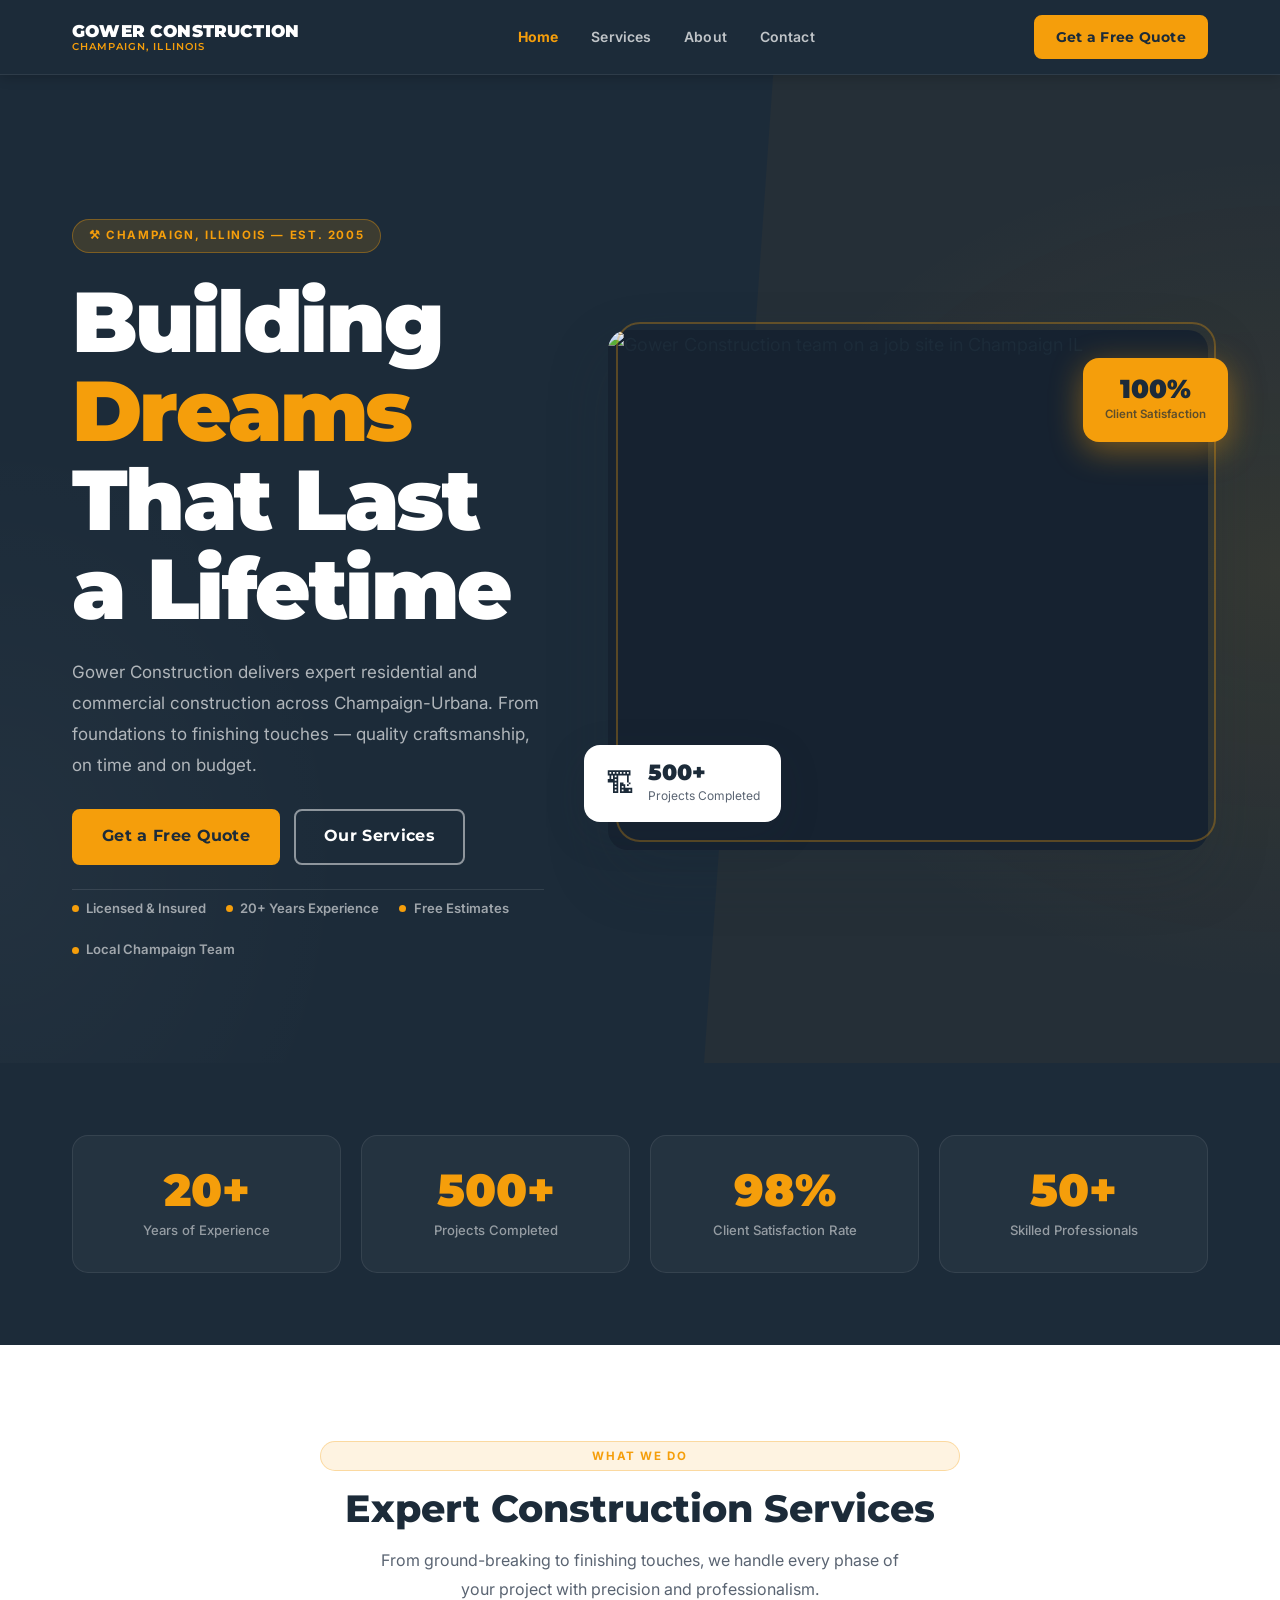
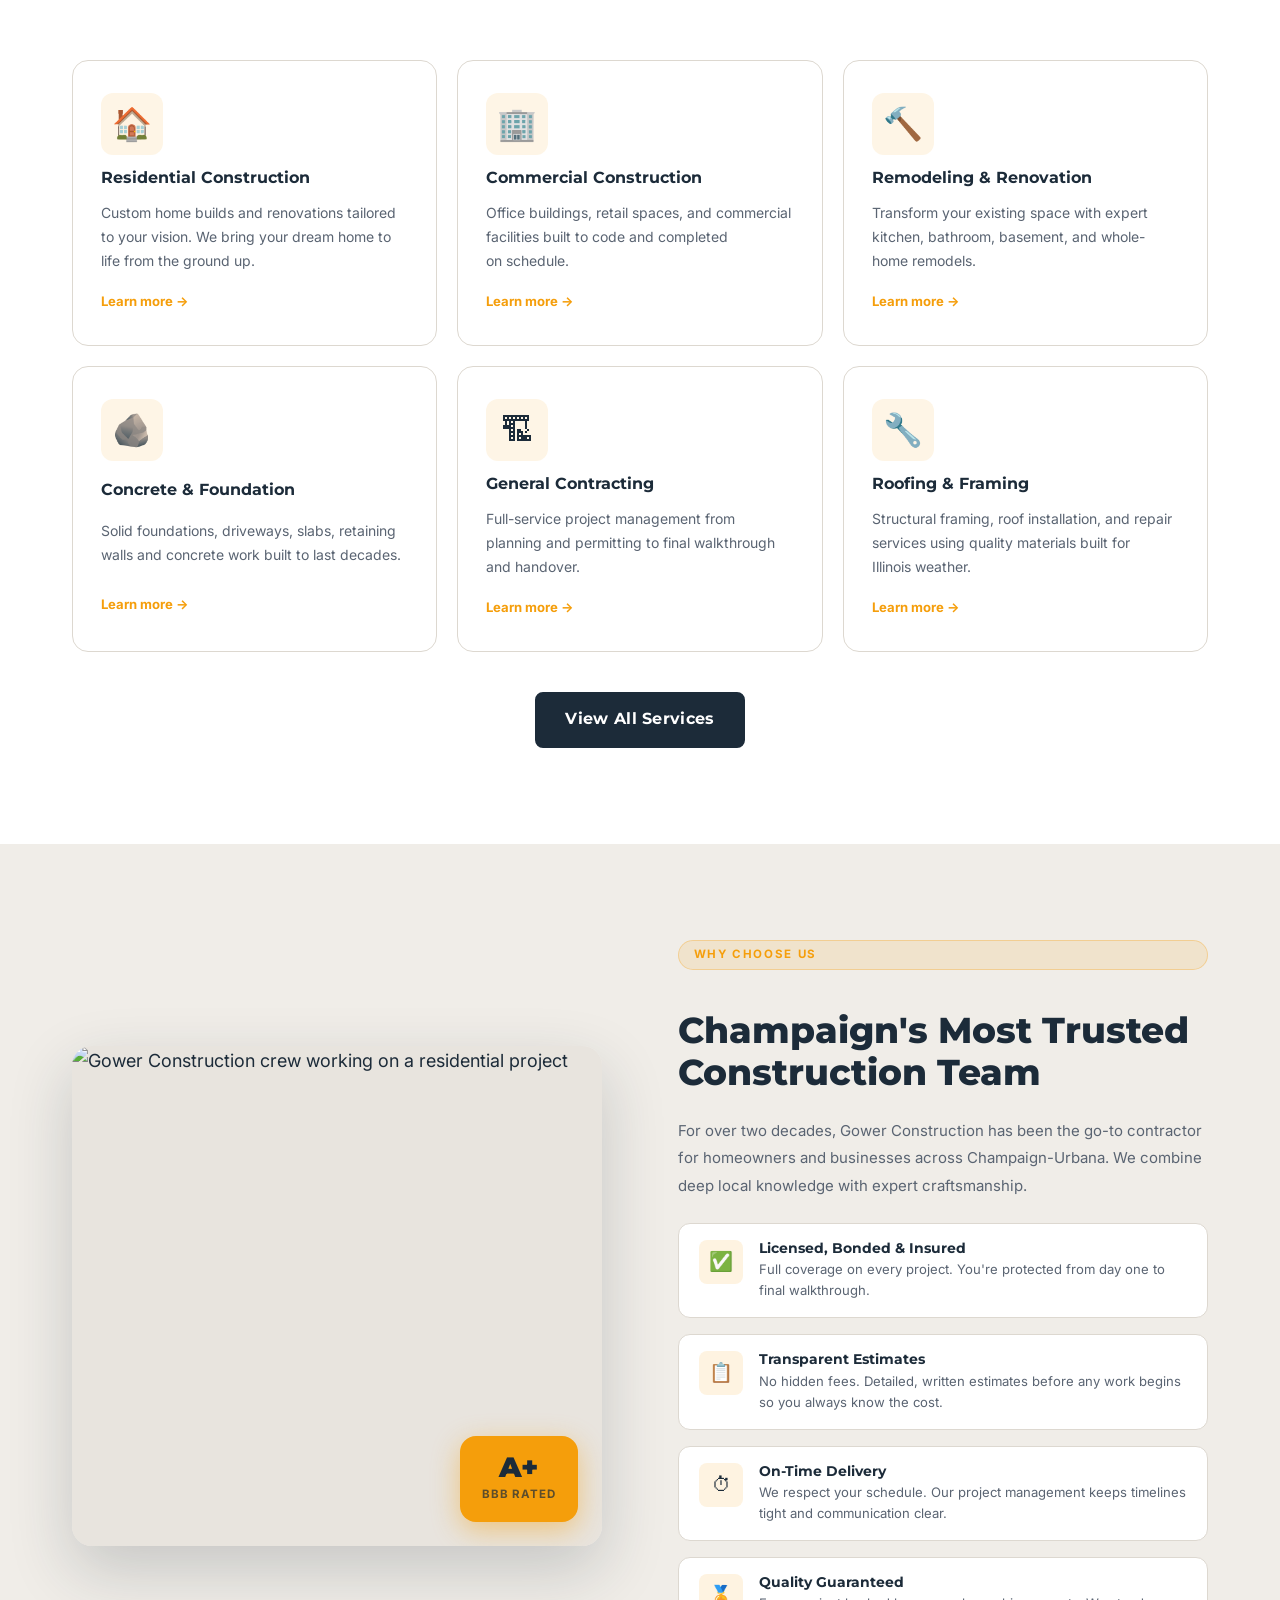
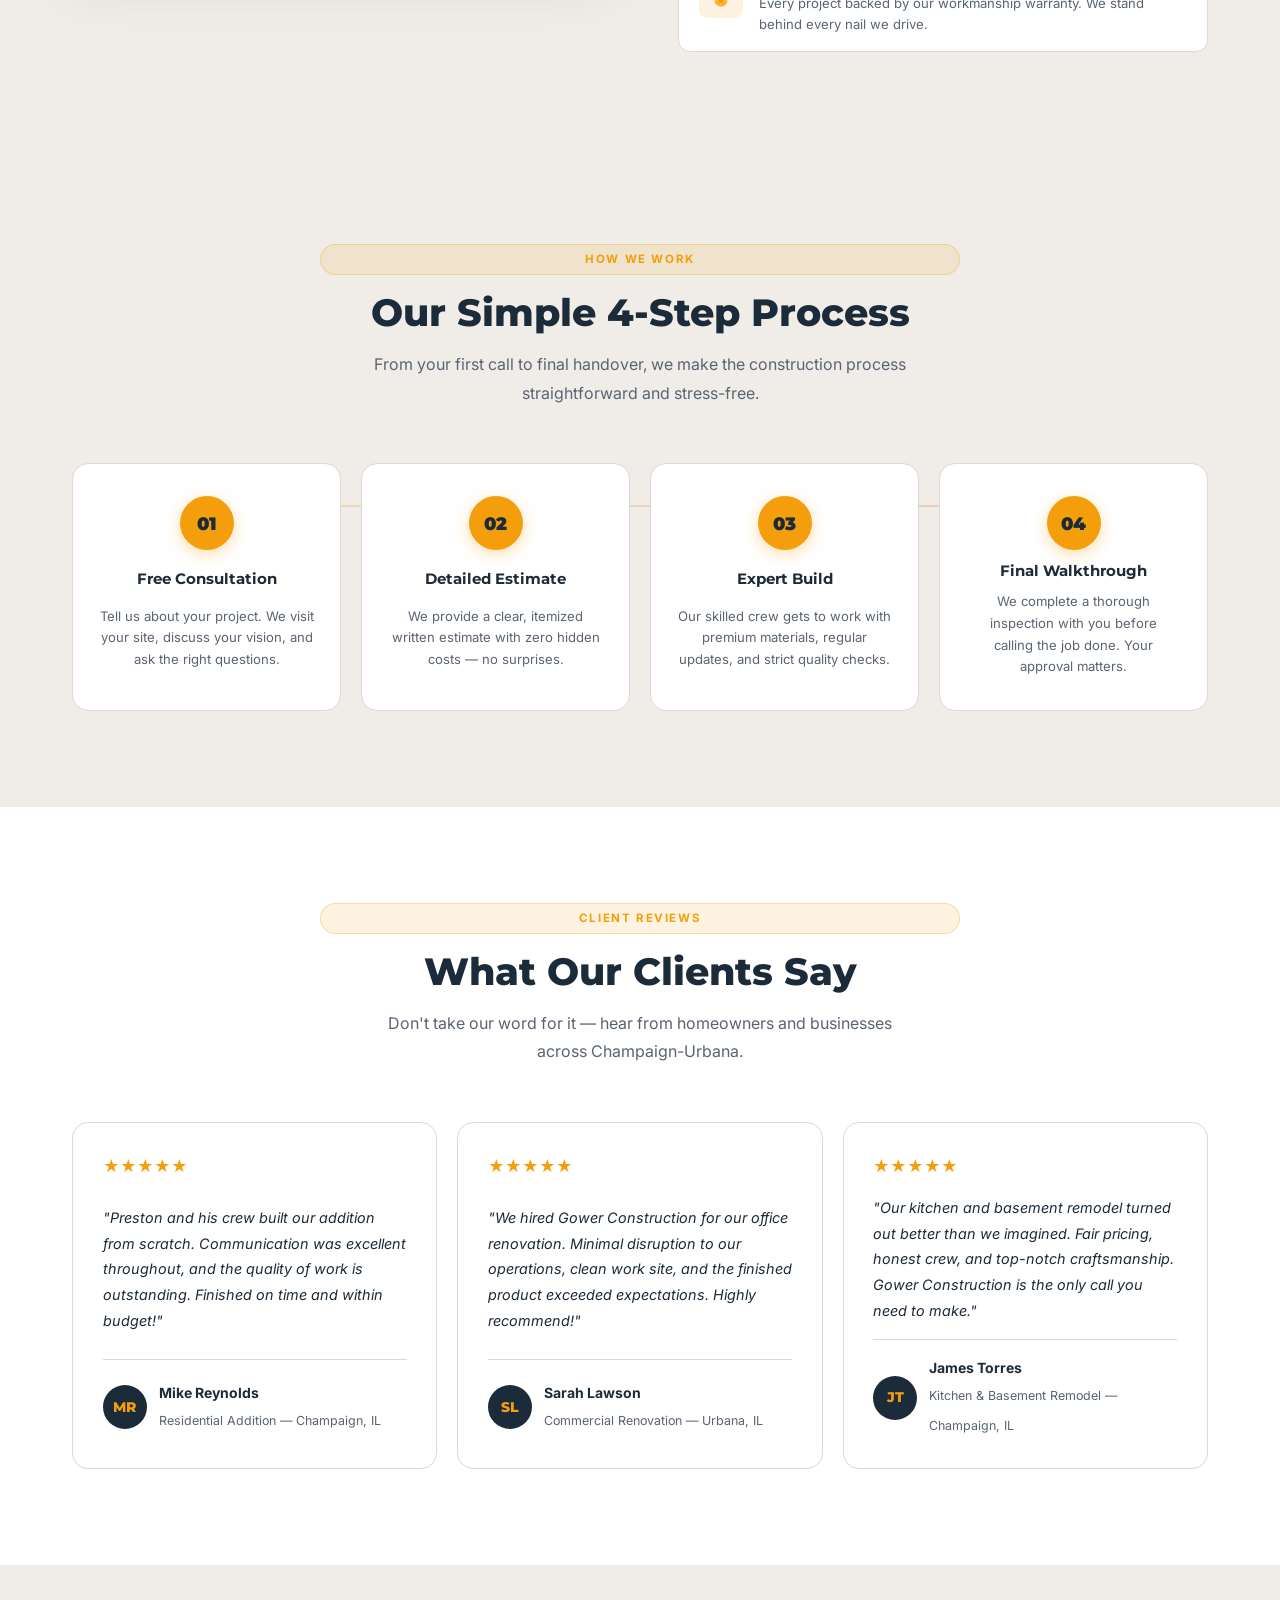
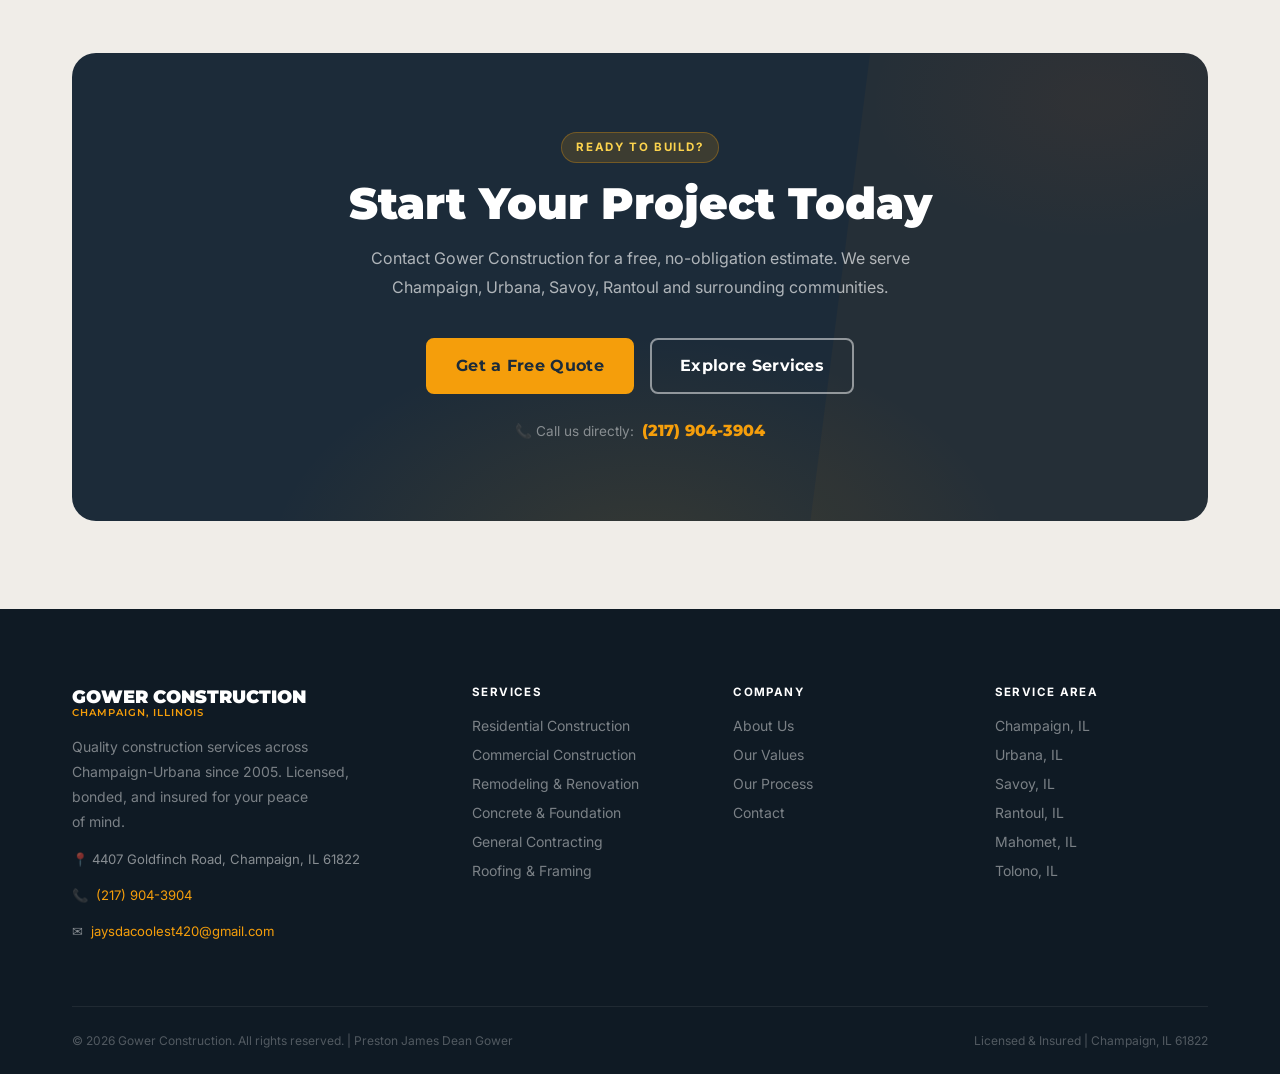
==== index.html @ 2dadc387 "first commit" ====
<!doctype html>
<html lang="en">
  <head>
    <meta charset="UTF-8" />
    <meta name="viewport" content="width=device-width, initial-scale=1.0" />
    <title>Gower Construction | Champaign, IL</title>
    <meta
      name="description"
      content="Gower Construction — trusted general contractor in Champaign, IL. Residential & commercial construction, remodeling, concrete, roofing and more. Call (217) 904-3904."
    />
    <meta
      name="keywords"
      content="construction company Champaign IL, general contractor Champaign, home remodeling Illinois, commercial construction Champaign"
    />
    <link rel="canonical" href="https://gowerconstruction.com/" />
    <link rel="stylesheet" href="css/style.css" />
    <meta property="og:title" content="Gower Construction | Champaign, IL" />
    <meta
      property="og:description"
      content="Trusted general contractor in Champaign, IL. Quality builds, on time, every time."
    />
    <meta property="og:type" content="website" />
  </head>
  <body>
    <!-- ── HEADER ─────────────────────────────────────────── -->
    <header class="header" role="banner">
      <div class="container">
        <nav class="navbar" aria-label="Main navigation">
          <a
            href="index.html"
            class="logo"
            aria-label="Gower Construction home"
          >
            <div class="logo-text">
              GOWER CONSTRUCTION
              <span>Champaign, Illinois</span>
            </div>
          </a>

          <ul class="nav-links" id="nav-links" role="list">
            <li><a href="index.html" class="active">Home</a></li>
            <li><a href="services.html">Services</a></li>
            <li><a href="about.html">About</a></li>
            <li><a href="contact.html">Contact</a></li>
          </ul>

          <a href="contact.html" class="btn btn-accent nav-cta"
            >Get a Free Quote</a
          >

          <button
            class="hamburger"
            id="hamburger"
            aria-label="Open menu"
            aria-expanded="false"
            aria-controls="nav-links"
          >
            <span></span><span></span><span></span>
          </button>
        </nav>
      </div>
    </header>

    <main id="main-content">
      <!-- ── HERO ───────────────────────────────────────────── -->
      <section class="hero" aria-label="Hero">
        <div class="container">
          <div class="hero-content">
            <span class="hero-eyebrow">⚒ Champaign, Illinois — Est. 2005</span>

            <h1>Building <em>Dreams</em><br />That Last a Lifetime</h1>

            <p class="hero-desc">
              Gower Construction delivers expert residential and commercial
              construction across Champaign-Urbana. From foundations to
              finishing touches — quality craftsmanship, on time and on budget.
            </p>

            <div class="hero-btns">
              <a href="contact.html" class="btn btn-accent">Get a Free Quote</a>
              <a href="services.html" class="btn btn-outline-light"
                >Our Services</a
              >
            </div>

            <div class="hero-trust">
              <div class="hero-trust-item">
                <span class="dot"></span> Licensed & Insured
              </div>
              <div class="hero-trust-item">
                <span class="dot"></span> 20+ Years Experience
              </div>
              <div class="hero-trust-item">
                <span class="dot"></span> Free Estimates
              </div>
              <div class="hero-trust-item">
                <span class="dot"></span> Local Champaign Team
              </div>
            </div>
          </div>

          <div class="hero-img-wrap" aria-hidden="true">
            <img
              src="images/hero-bg.jpg"
              alt="Gower Construction team on a job site in Champaign IL"
              class="hero-img-main"
              width="600"
              height="520"
              loading="eager"
              onerror="
                this.style.background = '#162230';
                this.removeAttribute('src');
              "
            />
            <div class="hero-float-card">
              <div class="hero-float-icon">🏗</div>
              <div class="hero-float-text">
                <strong>500+</strong>
                <span>Projects Completed</span>
              </div>
            </div>
            <div class="hero-float-card-2">
              <strong>100%</strong>
              <span>Client Satisfaction</span>
            </div>
          </div>
        </div>
      </section>

      <!-- ── STATS ───────────────────────────────────────────── -->
      <section class="stats-section" aria-label="Company stats">
        <div class="container">
          <div class="stats-grid">
            <div class="stat-card">
              <h3>20+</h3>
              <p>Years of Experience</p>
            </div>
            <div class="stat-card">
              <h3>500+</h3>
              <p>Projects Completed</p>
            </div>
            <div class="stat-card">
              <h3>98%</h3>
              <p>Client Satisfaction Rate</p>
            </div>
            <div class="stat-card">
              <h3>50+</h3>
              <p>Skilled Professionals</p>
            </div>
          </div>
        </div>
      </section>

      <!-- ── SERVICES OVERVIEW ────────────────────────────────── -->
      <section
        class="services-section section"
        aria-labelledby="services-heading"
      >
        <div class="container">
          <div class="section-header">
            <span class="section-label">What We Do</span>
            <h2 id="services-heading">Expert Construction Services</h2>
            <p>
              From ground-breaking to finishing touches, we handle every phase
              of your project with precision and professionalism.
            </p>
          </div>

          <div class="services-grid">
            <article class="service-card">
              <div class="service-card-icon" aria-hidden="true">🏠</div>
              <h3>Residential Construction</h3>
              <p>
                Custom home builds and renovations tailored to your vision. We
                bring your dream home to life from the ground up.
              </p>
              <a href="services.html#residential" class="service-card-link"
                >Learn more →</a
              >
            </article>

            <article class="service-card">
              <div class="service-card-icon" aria-hidden="true">🏢</div>
              <h3>Commercial Construction</h3>
              <p>
                Office buildings, retail spaces, and commercial facilities built
                to code and completed on schedule.
              </p>
              <a href="services.html#commercial" class="service-card-link"
                >Learn more →</a
              >
            </article>

            <article class="service-card">
              <div class="service-card-icon" aria-hidden="true">🔨</div>
              <h3>Remodeling & Renovation</h3>
              <p>
                Transform your existing space with expert kitchen, bathroom,
                basement, and whole-home remodels.
              </p>
              <a href="services.html#remodeling" class="service-card-link"
                >Learn more →</a
              >
            </article>

            <article class="service-card">
              <div class="service-card-icon" aria-hidden="true">🪨</div>
              <h3>Concrete & Foundation</h3>
              <p>
                Solid foundations, driveways, slabs, retaining walls and
                concrete work built to last decades.
              </p>
              <a href="services.html#concrete" class="service-card-link"
                >Learn more →</a
              >
            </article>

            <article class="service-card">
              <div class="service-card-icon" aria-hidden="true">🏗</div>
              <h3>General Contracting</h3>
              <p>
                Full-service project management from planning and permitting to
                final walkthrough and handover.
              </p>
              <a href="services.html#contracting" class="service-card-link"
                >Learn more →</a
              >
            </article>

            <article class="service-card">
              <div class="service-card-icon" aria-hidden="true">🔧</div>
              <h3>Roofing & Framing</h3>
              <p>
                Structural framing, roof installation, and repair services using
                quality materials built for Illinois weather.
              </p>
              <a href="services.html#roofing" class="service-card-link"
                >Learn more →</a
              >
            </article>
          </div>

          <div style="text-align: center; margin-top: 2.5rem">
            <a href="services.html" class="btn btn-primary"
              >View All Services</a
            >
          </div>
        </div>
      </section>

      <!-- ── WHY US ───────────────────────────────────────────── -->
      <section class="why-section" aria-labelledby="why-heading">
        <div class="container">
          <div class="why-grid">
            <div class="why-img-wrap">
              <img
                src="images/about.jpg"
                alt="Gower Construction crew working on a residential project"
                class="why-img"
                width="580"
                height="500"
                loading="lazy"
                onerror="
                  this.style.background = '#e8e4de';
                  this.removeAttribute('src');
                "
              />
              <div class="why-badge">
                <strong>A+</strong>
                <span>BBB Rated</span>
              </div>
            </div>

            <div class="why-content">
              <span class="section-label">Why Choose Us</span>
              <h2 id="why-heading">
                Champaign's Most Trusted Construction Team
              </h2>
              <p>
                For over two decades, Gower Construction has been the go-to
                contractor for homeowners and businesses across
                Champaign-Urbana. We combine deep local knowledge with expert
                craftsmanship.
              </p>

              <div class="why-features">
                <div class="why-feature">
                  <div class="why-feature-icon" aria-hidden="true">✅</div>
                  <div class="why-feature-text">
                    <h4>Licensed, Bonded & Insured</h4>
                    <p>
                      Full coverage on every project. You're protected from day
                      one to final walkthrough.
                    </p>
                  </div>
                </div>
                <div class="why-feature">
                  <div class="why-feature-icon" aria-hidden="true">📋</div>
                  <div class="why-feature-text">
                    <h4>Transparent Estimates</h4>
                    <p>
                      No hidden fees. Detailed, written estimates before any
                      work begins so you always know the cost.
                    </p>
                  </div>
                </div>
                <div class="why-feature">
                  <div class="why-feature-icon" aria-hidden="true">⏱</div>
                  <div class="why-feature-text">
                    <h4>On-Time Delivery</h4>
                    <p>
                      We respect your schedule. Our project management keeps
                      timelines tight and communication clear.
                    </p>
                  </div>
                </div>
                <div class="why-feature">
                  <div class="why-feature-icon" aria-hidden="true">🏅</div>
                  <div class="why-feature-text">
                    <h4>Quality Guaranteed</h4>
                    <p>
                      Every project backed by our workmanship warranty. We stand
                      behind every nail we drive.
                    </p>
                  </div>
                </div>
              </div>
            </div>
          </div>
        </div>
      </section>

      <!-- ── PROCESS ─────────────────────────────────────────── -->
      <section
        class="process-section section"
        aria-labelledby="process-heading"
      >
        <div class="container">
          <div class="section-header">
            <span class="section-label">How We Work</span>
            <h2 id="process-heading">Our Simple 4-Step Process</h2>
            <p>
              From your first call to final handover, we make the construction
              process straightforward and stress-free.
            </p>
          </div>

          <div class="process-grid">
            <div class="process-card">
              <div class="process-num">01</div>
              <h3>Free Consultation</h3>
              <p>
                Tell us about your project. We visit your site, discuss your
                vision, and ask the right questions.
              </p>
            </div>
            <div class="process-card">
              <div class="process-num">02</div>
              <h3>Detailed Estimate</h3>
              <p>
                We provide a clear, itemized written estimate with zero hidden
                costs — no surprises.
              </p>
            </div>
            <div class="process-card">
              <div class="process-num">03</div>
              <h3>Expert Build</h3>
              <p>
                Our skilled crew gets to work with premium materials, regular
                updates, and strict quality checks.
              </p>
            </div>
            <div class="process-card">
              <div class="process-num">04</div>
              <h3>Final Walkthrough</h3>
              <p>
                We complete a thorough inspection with you before calling the
                job done. Your approval matters.
              </p>
            </div>
          </div>
        </div>
      </section>

      <!-- ── TESTIMONIALS ────────────────────────────────────── -->
      <section
        class="testimonials-section section"
        aria-labelledby="testimonials-heading"
      >
        <div class="container">
          <div class="section-header">
            <span class="section-label">Client Reviews</span>
            <h2 id="testimonials-heading">What Our Clients Say</h2>
            <p>
              Don't take our word for it — hear from homeowners and businesses
              across Champaign-Urbana.
            </p>
          </div>

          <div class="testimonials-grid">
            <article class="testimonial-card">
              <div class="stars" aria-label="5 out of 5 stars">★★★★★</div>
              <blockquote>
                "Preston and his crew built our addition from scratch.
                Communication was excellent throughout, and the quality of work
                is outstanding. Finished on time and within budget!"
              </blockquote>
              <div class="testimonial-author">
                <div class="author-avatar" aria-hidden="true">MR</div>
                <div class="author-info">
                  <strong>Mike Reynolds</strong>
                  <span>Residential Addition — Champaign, IL</span>
                </div>
              </div>
            </article>

            <article class="testimonial-card">
              <div class="stars" aria-label="5 out of 5 stars">★★★★★</div>
              <blockquote>
                "We hired Gower Construction for our office renovation. Minimal
                disruption to our operations, clean work site, and the finished
                product exceeded expectations. Highly recommend!"
              </blockquote>
              <div class="testimonial-author">
                <div class="author-avatar" aria-hidden="true">SL</div>
                <div class="author-info">
                  <strong>Sarah Lawson</strong>
                  <span>Commercial Renovation — Urbana, IL</span>
                </div>
              </div>
            </article>

            <article class="testimonial-card">
              <div class="stars" aria-label="5 out of 5 stars">★★★★★</div>
              <blockquote>
                "Our kitchen and basement remodel turned out better than we
                imagined. Fair pricing, honest crew, and top-notch
                craftsmanship. Gower Construction is the only call you need to
                make."
              </blockquote>
              <div class="testimonial-author">
                <div class="author-avatar" aria-hidden="true">JT</div>
                <div class="author-info">
                  <strong>James Torres</strong>
                  <span>Kitchen & Basement Remodel — Champaign, IL</span>
                </div>
              </div>
            </article>
          </div>
        </div>
      </section>

      <!-- ── CTA ─────────────────────────────────────────────── -->
      <section class="cta-section" aria-label="Call to action">
        <div class="container">
          <div class="cta-box">
            <span class="section-label-light">Ready to Build?</span>
            <h2>Start Your Project Today</h2>
            <p>
              Contact Gower Construction for a free, no-obligation estimate. We
              serve Champaign, Urbana, Savoy, Rantoul and surrounding
              communities.
            </p>
            <div class="cta-btns">
              <a href="contact.html" class="btn btn-accent">Get a Free Quote</a>
              <a href="services.html" class="btn btn-outline-light"
                >Explore Services</a
              >
            </div>
            <div class="cta-phone-row">
              📞 Call us directly: <a href="tel:+12179043904">(217) 904-3904</a>
            </div>
          </div>
        </div>
      </section>
    </main>

    <!-- ── FOOTER ──────────────────────────────────────────── -->
    <footer class="footer" role="contentinfo">
      <div class="container">
        <div class="footer-grid">
          <div class="footer-brand">
            <div class="footer-logo">
              <div class="footer-logo-text">
                GOWER CONSTRUCTION
                <span>Champaign, Illinois</span>
              </div>
            </div>
            <p>
              Quality construction services across Champaign-Urbana since 2005.
              Licensed, bonded, and insured for your peace of mind.
            </p>
            <div class="footer-contact-item">
              📍 4407 Goldfinch Road, Champaign, IL 61822
            </div>
            <div class="footer-contact-item">
              📞 <a href="tel:+12179043904">(217) 904-3904</a>
            </div>
            <div class="footer-contact-item">
              ✉
              <a href="mailto:jaysdacoolest420@gmail.com"
                >jaysdacoolest420@gmail.com</a
              >
            </div>
          </div>

          <div class="footer-col">
            <h4>Services</h4>
            <ul role="list">
              <li>
                <a href="services.html#residential">Residential Construction</a>
              </li>
              <li>
                <a href="services.html#commercial">Commercial Construction</a>
              </li>
              <li>
                <a href="services.html#remodeling">Remodeling & Renovation</a>
              </li>
              <li>
                <a href="services.html#concrete">Concrete & Foundation</a>
              </li>
              <li>
                <a href="services.html#contracting">General Contracting</a>
              </li>
              <li><a href="services.html#roofing">Roofing & Framing</a></li>
            </ul>
          </div>

          <div class="footer-col">
            <h4>Company</h4>
            <ul role="list">
              <li><a href="about.html">About Us</a></li>
              <li><a href="about.html#values">Our Values</a></li>
              <li><a href="about.html#process">Our Process</a></li>
              <li><a href="contact.html">Contact</a></li>
            </ul>
          </div>

          <div class="footer-col">
            <h4>Service Area</h4>
            <ul role="list">
              <li>Champaign, IL</li>
              <li>Urbana, IL</li>
              <li>Savoy, IL</li>
              <li>Rantoul, IL</li>
              <li>Mahomet, IL</li>
              <li>Tolono, IL</li>
            </ul>
          </div>
        </div>

        <div class="footer-bottom">
          <p>
            © 2026 Gower Construction. All rights reserved. | Preston James Dean
            Gower
          </p>
          <p>Licensed & Insured | Champaign, IL 61822</p>
        </div>
      </div>
    </footer>

    <script src="js/main.js" defer></script>
  </body>
</html>
---- css/style.css ----
/* ============================================================
   GOWER CONSTRUCTION — style.css
   Fonts: Montserrat (display) + Inter (body)
   Palette: Charcoal primary + Amber accent + Orange CTA
   ============================================================ */

/* ── GOOGLE FONTS ─────────────────────────────────────────── */
@import url('https://fonts.googleapis.com/css2?family=Montserrat:wght@400;500;600;700;800;900&family=Inter:wght@300;400;500;600;700&display=swap');

/* ── DESIGN TOKENS ────────────────────────────────────────── */
:root {
  --font-display: 'Montserrat', 'Helvetica Neue', sans-serif;
  --font-body:    'Inter', 'Helvetica Neue', sans-serif;

  --color-primary:         #1c2b39;
  --color-primary-hover:   #162230;
  --color-primary-deeper:  #0f1a24;
  --color-accent:          #f59e0b;
  --color-accent-hover:    #d97706;
  --color-accent-light:    #fcd34d;
  --color-cta:             #e05c1a;
  --color-cta-hover:       #c44d12;

  --color-bg:           #f8f7f4;
  --color-surface:      #f0ede8;
  --color-surface-dark: #e8e4de;
  --color-border:       #ddd8d0;

  --color-text:       #1c2b39;
  --color-text-muted: #5a6472;
  --color-text-faint: #9aa4ae;

  --radius-sm:   0.375rem;
  --radius-md:   0.5rem;
  --radius-lg:   0.75rem;
  --radius-xl:   1rem;
  --radius-2xl:  1.25rem;
  --radius-full: 9999px;

  --space-1:  0.25rem;  --space-2:  0.5rem;
  --space-3:  0.75rem;  --space-4:  1rem;
  --space-5:  1.25rem;  --space-6:  1.5rem;
  --space-8:  2rem;     --space-10: 2.5rem;
  --space-12: 3rem;     --space-16: 4rem;
  --space-20: 5rem;     --space-24: 6rem;

  --text-xs:   clamp(0.75rem,  0.7rem  + 0.25vw, 0.875rem);
  --text-sm:   clamp(0.875rem, 0.8rem  + 0.35vw, 1rem);
  --text-base: clamp(1rem,     0.95rem + 0.25vw, 1.125rem);
  --text-lg:   clamp(1.125rem, 1rem    + 0.75vw, 1.5rem);
  --text-xl:   clamp(1.5rem,   1.2rem  + 1.25vw, 2.25rem);
  --text-2xl:  clamp(2rem,     1.2rem  + 2.5vw,  3.5rem);
  --text-3xl:  clamp(2.5rem,   1rem    + 4vw,    5rem);
  --text-hero: clamp(2.75rem,  0.5rem  + 6vw,    5.5rem);

  --shadow-sm: 0 1px 3px rgba(28,43,57,0.08);
  --shadow-md: 0 4px 16px rgba(28,43,57,0.12);
  --shadow-lg: 0 12px 40px rgba(28,43,57,0.16);
  --shadow-xl: 0 24px 64px rgba(28,43,57,0.2);

  --content-narrow:  640px;
  --content-default: 960px;
  --content-wide:    1200px;

  --transition: 200ms cubic-bezier(0.16, 1, 0.3, 1);
}

/* ── BASE RESET ───────────────────────────────────────────── */
*, *::before, *::after { box-sizing: border-box; margin: 0; padding: 0; }

html {
  -webkit-font-smoothing: antialiased;
  -moz-osx-font-smoothing: grayscale;
  text-rendering: optimizeLegibility;
  scroll-behavior: smooth;
  scroll-padding-top: var(--space-20);
  -webkit-text-size-adjust: none;
  text-size-adjust: none;
}

body {
  min-height: 100dvh;
  font-family: var(--font-body);
  font-size: var(--text-base);
  color: var(--color-text);
  background-color: #fff;
  line-height: 1.65;
}

img, picture, video, canvas, svg { display: block; max-width: 100%; height: auto; }
input, button, textarea, select { font: inherit; color: inherit; }
h1, h2, h3, h4, h5, h6 { text-wrap: balance; line-height: 1.12; }
p, li, figcaption { text-wrap: pretty; max-width: 72ch; }
ul { list-style: none; }
a  { text-decoration: none; color: inherit; }
table { border-collapse: collapse; width: 100%; }
button { cursor: pointer; background: none; border: none; }

::selection { background: rgba(245,158,11,0.25); color: var(--color-text); }
:focus-visible { outline: 2px solid var(--color-accent); outline-offset: 3px; border-radius: var(--radius-sm); }

@media (prefers-reduced-motion: reduce) {
  *, *::before, *::after {
    animation-duration: 0.01ms !important;
    animation-iteration-count: 1 !important;
    transition-duration: 0.01ms !important;
    scroll-behavior: auto !important;
  }
}

a, button, [role="button"], input, textarea, select {
  transition: color var(--transition), background var(--transition),
              border-color var(--transition), box-shadow var(--transition), opacity var(--transition);
}

.sr-only {
  position: absolute; width: 1px; height: 1px; padding: 0; margin: -1px;
  overflow: hidden; clip: rect(0,0,0,0); white-space: nowrap; border-width: 0;
}

/* ── LAYOUT ───────────────────────────────────────────────── */
.container { max-width: var(--content-wide); margin-inline: auto; padding-inline: clamp(1rem, 4vw, 2rem); }
.container-narrow { max-width: var(--content-narrow); margin-inline: auto; padding-inline: clamp(1rem, 4vw, 2rem); }
.section     { padding: clamp(3rem, 7vw, 5.5rem) 0; }
.alt-section { background: var(--color-surface); padding: clamp(3rem, 7vw, 5.5rem) 0; }
.dark-section { background: var(--color-primary); padding: clamp(3rem, 7vw, 5.5rem) 0; }

/* ── BUTTONS ──────────────────────────────────────────────── */
.btn {
  display: inline-flex; align-items: center; gap: 0.5rem;
  padding: 0.8rem 1.75rem; border-radius: var(--radius-md);
  font-family: var(--font-display); font-size: var(--text-sm);
  font-weight: 700; letter-spacing: 0.02em; cursor: pointer;
  white-space: nowrap; border: 2px solid transparent;
  transition: background var(--transition), color var(--transition),
              border-color var(--transition), box-shadow var(--transition), transform var(--transition);
}
.btn:active { transform: translateY(1px); }

.btn-primary { background: var(--color-primary); color: #fff; border-color: var(--color-primary); }
.btn-primary:hover { background: var(--color-primary-hover); border-color: var(--color-primary-hover); box-shadow: 0 4px 18px rgba(28,43,57,0.3); }

.btn-accent { background: var(--color-accent); color: var(--color-primary); border-color: var(--color-accent); }
.btn-accent:hover { background: var(--color-accent-hover); border-color: var(--color-accent-hover); box-shadow: 0 4px 18px rgba(245,158,11,0.4); }

.btn-cta { background: var(--color-cta); color: #fff; border-color: var(--color-cta); }
.btn-cta:hover { background: var(--color-cta-hover); border-color: var(--color-cta-hover); box-shadow: 0 4px 18px rgba(224,92,26,0.38); }

.btn-outline { background: transparent; color: var(--color-primary); border-color: var(--color-primary); }
.btn-outline:hover { background: var(--color-primary); color: #fff; }

.btn-outline-light { background: transparent; color: #fff; border-color: rgba(255,255,255,0.5); }
.btn-outline-light:hover { background: rgba(255,255,255,0.12); border-color: #fff; }

.btn-outline-accent { background: transparent; color: var(--color-accent); border-color: var(--color-accent); }
.btn-outline-accent:hover { background: var(--color-accent); color: var(--color-primary); }

/* ── SECTION LABELS ───────────────────────────────────────── */
.section-label {
  display: inline-block; font-size: 0.72rem; font-weight: 700;
  letter-spacing: 0.14em; text-transform: uppercase;
  color: var(--color-accent); background: rgba(245,158,11,0.12);
  border: 1px solid rgba(245,158,11,0.3);
  padding: 0.3rem 0.9rem; border-radius: var(--radius-full); margin-bottom: 1rem;
}
.section-label-light {
  display: inline-block; font-size: 0.72rem; font-weight: 700;
  letter-spacing: 0.14em; text-transform: uppercase;
  color: var(--color-accent-light); background: rgba(245,158,11,0.15);
  border: 1px solid rgba(245,158,11,0.3);
  padding: 0.3rem 0.9rem; border-radius: var(--radius-full); margin-bottom: 1rem;
}

/* ── SECTION HEADER ───────────────────────────────────────── */
.section-header { text-align: center; max-width: 640px; margin-inline: auto; margin-bottom: clamp(2rem, 5vw, 3.5rem); }
.section-header .section-label, .section-header .section-label-light { display: block; }
.section-header h2 { font-family: var(--font-display); font-size: clamp(1.6rem, 3.5vw, 2.4rem); color: var(--color-primary); margin-bottom: 1rem; font-weight: 800; }
.section-header h2.light { color: #fff; }
.section-header p { font-size: 1rem; color: var(--color-text-muted); max-width: 54ch; margin-inline: auto; line-height: 1.8; }
.section-header p.light { color: rgba(255,255,255,0.65); }

/* ── HEADER / NAVBAR ──────────────────────────────────────── */
.header { position: sticky; top: 0; z-index: 100; background: var(--color-primary); border-bottom: 1px solid rgba(255,255,255,0.08); box-shadow: 0 2px 12px rgba(0,0,0,0.2); }
.navbar { display: flex; align-items: center; justify-content: space-between; gap: var(--space-4); height: 74px; }

.logo { display: flex; align-items: center; gap: 0.7rem; text-decoration: none; flex-shrink: 0; }
.logo img { height: 42px; width: auto; object-fit: contain; display: block; }
.logo-text { font-family: var(--font-display); font-size: 1.05rem; font-weight: 900; color: #fff; white-space: nowrap; letter-spacing: 0.01em; line-height: 1.2; }
.logo-text span { display: block; font-size: 0.65rem; font-weight: 600; color: var(--color-accent); letter-spacing: 0.1em; text-transform: uppercase; }

.nav-links { display: flex; align-items: center; gap: 0.15rem; list-style: none; }
.nav-links a { display: block; padding: 0.5rem 0.95rem; font-size: 0.875rem; font-weight: 600; color: rgba(255,255,255,0.72); border-radius: var(--radius-sm); transition: color var(--transition), background var(--transition); white-space: nowrap; letter-spacing: 0.01em; }
.nav-links a:hover { color: #fff; background: rgba(255,255,255,0.08); }
.nav-links a.active { color: var(--color-accent); font-weight: 700; }
.nav-cta { padding: 0.55rem 1.25rem; font-size: 0.85rem; flex-shrink: 0; border-radius: var(--radius-md); }

.hamburger { display: none; flex-direction: column; justify-content: center; align-items: center; gap: 5px; width: 42px; height: 42px; border-radius: var(--radius-md); background: none; border: none; cursor: pointer; padding: 0; flex-shrink: 0; }
.hamburger:hover { background: rgba(255,255,255,0.1); }
.hamburger span { display: block; width: 22px; height: 2px; background: #fff; border-radius: 2px; transition: transform 0.28s ease, opacity 0.28s ease; }
.hamburger.open span:nth-child(1) { transform: translateY(7px) rotate(45deg); }
.hamburger.open span:nth-child(2) { opacity: 0; transform: scaleX(0); }
.hamburger.open span:nth-child(3) { transform: translateY(-7px) rotate(-45deg); }

/* ── HOME HERO ────────────────────────────────────────────── */
.hero { background: var(--color-primary); padding: clamp(4.5rem, 12vw, 9rem) 0 clamp(3rem, 8vw, 7rem); position: relative; overflow: hidden; min-height: 600px; }
.hero::before { content: ''; position: absolute; inset: 0; background: radial-gradient(ellipse 70% 70% at 100% 50%, rgba(245,158,11,0.08) 0%, transparent 60%), radial-gradient(ellipse 50% 80% at 0% 80%, rgba(255,255,255,0.03) 0%, transparent 55%); pointer-events: none; }
.hero::after { content: ''; position: absolute; top: 0; right: 0; width: 45%; height: 100%; background: rgba(245,158,11,0.04); clip-path: polygon(12% 0%, 100% 0%, 100% 100%, 0% 100%); pointer-events: none; }
.hero .container { position: relative; z-index: 1; display: grid; grid-template-columns: 1fr 1fr; gap: clamp(2rem, 5vw, 5rem); align-items: center; }
.hero-content { display: grid; gap: 1.5rem; }

.hero-eyebrow { display: inline-flex; align-items: center; gap: 0.5rem; font-size: 0.72rem; font-weight: 700; letter-spacing: 0.14em; text-transform: uppercase; color: var(--color-accent); background: rgba(245,158,11,0.15); border: 1px solid rgba(245,158,11,0.35); padding: 0.4rem 1rem; border-radius: var(--radius-full); width: fit-content; }
.hero h1 { font-family: var(--font-display); font-size: var(--text-hero); color: #fff; font-weight: 900; line-height: 1.05; letter-spacing: -0.03em; }
.hero h1 em { font-style: normal; color: var(--color-accent); }
.hero-desc { font-size: 1.0625rem; color: rgba(255,255,255,0.65); line-height: 1.82; max-width: 48ch; }
.hero-btns { display: flex; flex-wrap: wrap; gap: 0.875rem; align-items: center; margin-top: 0.25rem; }
.hero-trust { display: flex; flex-wrap: wrap; gap: 1.25rem; align-items: center; padding-top: 0.5rem; border-top: 1px solid rgba(255,255,255,0.1); }
.hero-trust-item { display: flex; align-items: center; gap: 0.45rem; font-size: 0.82rem; font-weight: 600; color: rgba(255,255,255,0.58); }
.hero-trust-item .dot { width: 7px; height: 7px; border-radius: 50%; background: var(--color-accent); flex-shrink: 0; }

.hero-img-wrap { position: relative; }
.hero-img-main { width: 100%; height: 520px; object-fit: cover; border-radius: var(--radius-2xl); display: block; box-shadow: var(--shadow-xl); }
.hero-img-wrap::before { content: ''; position: absolute; inset: -8px -8px 8px 8px; border: 2px solid var(--color-accent); border-radius: calc(var(--radius-2xl) + 4px); opacity: 0.3; pointer-events: none; }

.hero-float-card { position: absolute; bottom: 1.75rem; left: -1.5rem; background: #fff; border-radius: var(--radius-xl); padding: 1rem 1.35rem; box-shadow: var(--shadow-lg); display: flex; align-items: center; gap: 0.875rem; min-width: 175px; }
.hero-float-icon { font-size: 1.75rem; line-height: 1; flex-shrink: 0; }
.hero-float-text strong { display: block; font-family: var(--font-display); font-size: 1.4rem; font-weight: 900; color: var(--color-primary); line-height: 1; }
.hero-float-text span { font-size: 0.75rem; color: var(--color-text-muted); margin-top: 3px; display: block; }

.hero-float-card-2 { position: absolute; top: 1.75rem; right: -1.25rem; background: var(--color-accent); border-radius: var(--radius-xl); padding: 1.1rem 1.35rem; box-shadow: 0 8px 32px rgba(245,158,11,0.45); text-align: center; min-width: 145px; }
.hero-float-card-2 strong { display: block; font-family: var(--font-display); font-size: 1.6rem; font-weight: 900; color: var(--color-primary); line-height: 1; }
.hero-float-card-2 span { font-size: 0.72rem; color: rgba(28,43,57,0.7); margin-top: 4px; display: block; font-weight: 600; }

/* ── STATS SECTION ────────────────────────────────────────── */
.stats-section { background: var(--color-primary); padding: clamp(2.5rem, 6vw, 4.5rem) 0; }
.stats-grid { display: grid; grid-template-columns: repeat(4, 1fr); gap: 1.25rem; }
.stat-card { text-align: center; padding: 2rem 1.25rem; border: 1px solid rgba(255,255,255,0.08); border-radius: var(--radius-xl); background: rgba(255,255,255,0.04); transition: background var(--transition); position: relative; }
.stat-card::after { content: ''; position: absolute; bottom: 0; left: 50%; transform: translateX(-50%); width: 40px; height: 3px; background: var(--color-accent); border-radius: var(--radius-full); opacity: 0; transition: opacity var(--transition); }
.stat-card:hover { background: rgba(255,255,255,0.07); }
.stat-card:hover::after { opacity: 1; }
.stat-card h3 { font-family: var(--font-display); font-size: clamp(1.85rem, 3.5vw, 2.85rem); font-weight: 900; color: var(--color-accent); margin-bottom: 0.4rem; line-height: 1; }
.stat-card p { font-size: 0.82rem; color: rgba(255,255,255,0.52); line-height: 1.55; max-width: none; font-weight: 500; }

/* ── SERVICES SECTION ─────────────────────────────────────── */
.services-section { padding: clamp(3.5rem, 8vw, 6rem) 0; }
.services-grid { display: grid; grid-template-columns: repeat(3, 1fr); gap: 1.25rem; }
.service-card { background: #fff; border: 1px solid var(--color-border); border-radius: var(--radius-xl); padding: 2rem 1.75rem; display: grid; gap: 0.875rem; transition: box-shadow var(--transition), transform var(--transition), border-color var(--transition); position: relative; overflow: hidden; }
.service-card::before { content: ''; position: absolute; top: 0; left: 0; right: 0; height: 3px; background: var(--color-accent); transform: scaleX(0); transform-origin: left; transition: transform 0.35s ease; }
.service-card:hover { box-shadow: var(--shadow-lg); transform: translateY(-5px); }
.service-card:hover::before { transform: scaleX(1); }
.service-card-icon { font-size: 2rem; line-height: 1; width: 62px; height: 62px; border-radius: var(--radius-lg); background: rgba(245,158,11,0.1); display: grid; place-items: center; }
.service-card h3 { font-family: var(--font-display); font-size: 1.0rem; font-weight: 700; color: var(--color-primary); }
.service-card p { font-size: 0.875rem; color: var(--color-text-muted); line-height: 1.72; }
.service-card-link { font-size: 0.82rem; font-weight: 700; color: var(--color-accent); display: inline-flex; align-items: center; gap: 0.35rem; margin-top: 0.25rem; transition: gap var(--transition); }
.service-card:hover .service-card-link { gap: 0.6rem; }

/* ── WHY US SECTION ───────────────────────────────────────── */
.why-section { padding: clamp(3.5rem, 8vw, 6rem) 0; background: var(--color-surface); }
.why-grid { display: grid; grid-template-columns: 1fr 1fr; gap: clamp(2.5rem, 6vw, 5rem); align-items: center; }
.why-img-wrap { border-radius: var(--radius-2xl); overflow: hidden; box-shadow: var(--shadow-xl); position: relative; }
.why-img { width: 100%; height: 500px; object-fit: cover; display: block; transition: transform 0.55s ease; }
.why-img-wrap:hover .why-img { transform: scale(1.03); }
.why-badge { position: absolute; bottom: 1.5rem; right: 1.5rem; background: var(--color-accent); border-radius: var(--radius-xl); padding: 1.1rem 1.35rem; text-align: center; box-shadow: 0 8px 28px rgba(245,158,11,0.45); }
.why-badge strong { display: block; font-family: var(--font-display); font-size: 1.75rem; font-weight: 900; color: var(--color-primary); line-height: 1; }
.why-badge span { font-size: 0.72rem; font-weight: 700; color: rgba(28,43,57,0.7); text-transform: uppercase; letter-spacing: 0.08em; margin-top: 4px; display: block; }
.why-content { display: grid; gap: 1.5rem; }
.why-content h2 { font-family: var(--font-display); font-size: clamp(1.5rem, 3vw, 2.25rem); color: var(--color-primary); line-height: 1.15; font-weight: 800; }
.why-content > p { font-size: 0.9375rem; color: var(--color-text-muted); line-height: 1.82; }
.why-features { display: grid; gap: 1rem; }
.why-feature { display: flex; align-items: flex-start; gap: 1rem; padding: 1rem 1.25rem; background: #fff; border: 1px solid var(--color-border); border-radius: var(--radius-lg); transition: box-shadow var(--transition), transform var(--transition); }
.why-feature:hover { box-shadow: var(--shadow-md); transform: translateX(4px); }
.why-feature-icon { width: 44px; height: 44px; border-radius: var(--radius-md); background: rgba(245,158,11,0.12); display: grid; place-items: center; font-size: 1.2rem; flex-shrink: 0; }
.why-feature-text h4 { font-family: var(--font-display); font-size: 0.9rem; font-weight: 700; color: var(--color-primary); margin-bottom: 0.2rem; }
.why-feature-text p { font-size: 0.82rem; color: var(--color-text-muted); line-height: 1.6; max-width: none; }

/* ── PROJECTS / PORTFOLIO ─────────────────────────────────── */
.projects-section { padding: clamp(3.5rem, 8vw, 6rem) 0; }
.projects-grid { display: grid; grid-template-columns: repeat(3, 1fr); gap: 1.25rem; }
.project-card { border-radius: var(--radius-xl); overflow: hidden; background: var(--color-primary); box-shadow: var(--shadow-md); transition: box-shadow var(--transition), transform var(--transition); }
.project-card:hover { box-shadow: var(--shadow-xl); transform: translateY(-5px); }
.project-img-wrap { height: 240px; overflow: hidden; position: relative; }
.project-img { width: 100%; height: 100%; object-fit: cover; display: block; transition: transform 0.55s ease; }
.project-card:hover .project-img { transform: scale(1.07); }
.project-tag { position: absolute; top: 0.875rem; left: 0.875rem; font-size: 0.7rem; font-weight: 700; color: var(--color-primary); background: var(--color-accent); padding: 0.28rem 0.75rem; border-radius: var(--radius-full); text-transform: uppercase; letter-spacing: 0.08em; }
.project-body { padding: 1.35rem 1.5rem; display: grid; gap: 0.4rem; }
.project-body h3 { font-family: var(--font-display); font-size: 0.975rem; font-weight: 700; color: #fff; }
.project-body p { font-size: 0.82rem; color: rgba(255,255,255,0.52); line-height: 1.55; }
.project-meta { display: flex; gap: 1rem; margin-top: 0.35rem; }
.project-meta span { font-size: 0.75rem; color: var(--color-accent); font-weight: 600; display: flex; align-items: center; gap: 0.3rem; }

/* ── PROCESS SECTION ──────────────────────────────────────── */
.process-section { padding: clamp(3.5rem, 8vw, 6rem) 0; background: var(--color-surface); }
.process-grid { display: grid; grid-template-columns: repeat(4, 1fr); gap: 1.25rem; position: relative; }
.process-grid::before { content: ''; position: absolute; top: 2.6rem; left: 12%; right: 12%; height: 2px; background: linear-gradient(90deg, var(--color-accent), var(--color-cta)); opacity: 0.25; }
.process-card { background: #fff; border: 1px solid var(--color-border); border-radius: var(--radius-xl); padding: 2rem 1.5rem; text-align: center; display: grid; gap: 0.75rem; justify-items: center; position: relative; z-index: 1; transition: box-shadow var(--transition), transform var(--transition); }
.process-card:hover { box-shadow: var(--shadow-md); transform: translateY(-3px); }
.process-num { width: 54px; height: 54px; border-radius: 50%; background: var(--color-accent); color: var(--color-primary); font-family: var(--font-display); font-size: 1.1rem; font-weight: 900; display: grid; place-items: center; box-shadow: 0 4px 16px rgba(245,158,11,0.35); }
.process-card h3 { font-family: var(--font-display); font-size: 0.95rem; font-weight: 700; color: var(--color-primary); }
.process-card p { font-size: 0.82rem; color: var(--color-text-muted); line-height: 1.65; max-width: none; }

/* ── TESTIMONIALS ─────────────────────────────────────────── */
.testimonials-section { padding: clamp(3.5rem, 8vw, 6rem) 0; }
.testimonials-grid { display: grid; grid-template-columns: repeat(3, 1fr); gap: 1.25rem; }
.testimonial-card { background: #fff; border: 1px solid var(--color-border); border-radius: var(--radius-xl); padding: 1.85rem; display: grid; gap: 1rem; transition: box-shadow var(--transition); }
.testimonial-card:hover { box-shadow: var(--shadow-md); }
.stars { display: flex; gap: 3px; font-size: 1rem; color: var(--color-accent); }
.testimonial-card blockquote { font-size: 0.9rem; color: var(--color-text); line-height: 1.78; font-style: italic; max-width: none; }
.testimonial-author { display: flex; align-items: center; gap: 0.75rem; border-top: 1px solid var(--color-border); padding-top: 1rem; }
.author-avatar { width: 44px; height: 44px; border-radius: 50%; background: var(--color-primary); color: var(--color-accent); font-family: var(--font-display); font-size: 0.9rem; font-weight: 800; display: grid; place-items: center; flex-shrink: 0; }
.author-info strong { display: block; font-size: 0.875rem; font-weight: 700; color: var(--color-text); }
.author-info span { font-size: 0.78rem; color: var(--color-text-muted); }

/* ── CTA BOX ──────────────────────────────────────────────── */
.cta-section { padding: clamp(3rem, 7vw, 5.5rem) 0; background: var(--color-surface); }
.cta-box { background: var(--color-primary); border-radius: 1.5rem; padding: clamp(2.5rem, 6vw, 5rem) clamp(1.5rem, 5vw, 4rem); text-align: center; position: relative; overflow: hidden; }
.cta-box::before { content: ''; position: absolute; inset: 0; background: radial-gradient(ellipse 60% 90% at 50% 110%, rgba(245,158,11,0.12) 0%, transparent 55%), radial-gradient(ellipse 40% 60% at 90% 10%, rgba(224,92,26,0.06) 0%, transparent 50%); pointer-events: none; }
.cta-box::after { content: ''; position: absolute; top: 0; right: 0; width: 35%; height: 100%; background: rgba(245,158,11,0.04); clip-path: polygon(15% 0%, 100% 0%, 100% 100%, 0% 100%); pointer-events: none; }
.cta-box > * { position: relative; z-index: 1; }
.cta-box h2 { font-family: var(--font-display); font-size: clamp(1.6rem, 3.5vw, 2.75rem); color: #fff; margin-bottom: 1rem; font-weight: 900; max-width: none; }
.cta-box p { font-size: 1rem; color: rgba(255,255,255,0.65); max-width: 54ch; margin-inline: auto; margin-bottom: 2.25rem; line-height: 1.8; }
.cta-btns { display: flex; flex-wrap: wrap; gap: 1rem; justify-content: center; }
.cta-phone-row { display: flex; align-items: center; justify-content: center; gap: 0.5rem; margin-top: 1.5rem; font-size: 0.85rem; color: rgba(255,255,255,0.45); }
.cta-phone-row a { font-family: var(--font-display); font-size: 1rem; font-weight: 800; color: var(--color-accent); transition: color var(--transition); }
.cta-phone-row a:hover { color: var(--color-accent-light); }

/* ── PAGE HERO (inner pages) ──────────────────────────────── */
.page-hero { background: var(--color-primary); padding: clamp(4rem, 10vw, 7rem) 0 clamp(3rem, 7vw, 5rem); position: relative; overflow: hidden; text-align: center; }
.page-hero::before { content: ''; position: absolute; inset: 0; background: radial-gradient(ellipse 60% 80% at 15% 60%, rgba(245,158,11,0.08) 0%, transparent 60%), radial-gradient(ellipse 50% 60% at 85% 15%, rgba(224,92,26,0.05) 0%, transparent 55%); pointer-events: none; }
.page-hero .container { position: relative; z-index: 1; }
.page-hero-eyebrow { display: inline-flex; align-items: center; gap: 0.5rem; font-size: 0.72rem; font-weight: 700; letter-spacing: 0.14em; text-transform: uppercase; color: var(--color-accent); background: rgba(245,158,11,0.15); border: 1px solid rgba(245,158,11,0.35); padding: 0.38rem 1rem; border-radius: var(--radius-full); margin-bottom: 1.25rem; }
.page-hero h1 { font-family: var(--font-display); font-size: clamp(2rem, 5vw, 3.5rem); color: #fff; font-weight: 900; line-height: 1.08; letter-spacing: -0.025em; margin-bottom: 1.25rem; }
.page-hero h1 em { font-style: normal; color: var(--color-accent); }
.page-hero-desc { font-size: 1rem; color: rgba(255,255,255,0.62); line-height: 1.82; max-width: 54ch; margin-inline: auto; margin-bottom: 2rem; }
.page-hero-btns { display: flex; flex-wrap: wrap; gap: 1rem; justify-content: center; }

/* ── SERVICE DETAIL (services.html) ──────────────────────── */
.service-detail { padding: clamp(3.5rem, 8vw, 6rem) 0; }
.service-detail:nth-child(even) { background: var(--color-surface); }
.service-detail-grid { display: grid; grid-template-columns: 1fr 1fr; gap: clamp(2.5rem, 6vw, 5rem); align-items: center; }
.service-detail:nth-child(even) .service-detail-grid { direction: rtl; }
.service-detail:nth-child(even) .service-detail-content, .service-detail:nth-child(even) .service-detail-img-wrap { direction: ltr; }
.service-detail-img-wrap { border-radius: var(--radius-2xl); overflow: hidden; box-shadow: var(--shadow-xl); position: relative; }
.service-detail-img { width: 100%; height: 440px; object-fit: cover; display: block; transition: transform 0.55s ease; }
.service-detail-img-wrap:hover .service-detail-img { transform: scale(1.03); }
.service-num-badge { position: absolute; top: 1.25rem; left: 1.25rem; background: var(--color-accent); color: var(--color-primary); font-family: var(--font-display); font-size: 1rem; font-weight: 900; width: 50px; height: 50px; border-radius: 50%; display: grid; place-items: center; box-shadow: 0 4px 16px rgba(245,158,11,0.4); }
.service-detail-content { display: grid; gap: 1.25rem; }
.service-detail-icon { font-size: 2.25rem; line-height: 1; width: 66px; height: 66px; border-radius: var(--radius-lg); background: rgba(245,158,11,0.1); display: grid; place-items: center; }
.service-detail-content h2 { font-family: var(--font-display); font-size: clamp(1.5rem, 3vw, 2.1rem); color: var(--color-primary); line-height: 1.15; font-weight: 800; }
.service-detail-content p { font-size: 0.9375rem; color: var(--color-text-muted); line-height: 1.82; }
.feature-list { display: grid; gap: 0.6rem; }
.feature-list li { font-size: 0.875rem; font-weight: 600; color: var(--color-text); display: flex; align-items: center; gap: 0.65rem; line-height: 1.5; }
.feature-list li .chk { width: 22px; height: 22px; border-radius: 50%; background: rgba(245,158,11,0.15); color: var(--color-accent); font-size: 0.68rem; font-weight: 900; display: grid; place-items: center; flex-shrink: 0; }

/* ── CONTACT PAGE ─────────────────────────────────────────── */
.contact-section { padding: clamp(3.5rem, 8vw, 6rem) 0; background: var(--color-surface); }
.contact-grid { display: grid; grid-template-columns: 1fr 1.55fr; gap: clamp(2rem, 5vw, 4rem); align-items: start; }
.contact-info { display: grid; gap: 1.35rem; }
.contact-info-header { display: grid; gap: 0.75rem; }
.contact-info-header h2 { font-family: var(--font-display); font-size: clamp(1.4rem, 3vw, 2rem); color: var(--color-primary); line-height: 1.18; font-weight: 800; }
.contact-info-header p { font-size: 0.9375rem; color: var(--color-text-muted); line-height: 1.78; }
.contact-detail-card { background: #fff; border: 1px solid var(--color-border); border-radius: var(--radius-xl); padding: 1.25rem 1.5rem; display: flex; align-items: flex-start; gap: 1rem; text-decoration: none; transition: box-shadow var(--transition), transform var(--transition); }
.contact-detail-card:hover { box-shadow: var(--shadow-md); transform: translateY(-2px); }
.contact-detail-icon { width: 48px; height: 48px; border-radius: var(--radius-lg); background: rgba(245,158,11,0.1); display: grid; place-items: center; font-size: 1.3rem; flex-shrink: 0; }
.contact-detail-text { display: grid; gap: 2px; }
.contact-detail-text strong { font-size: 0.72rem; font-weight: 700; color: var(--color-text-muted); text-transform: uppercase; letter-spacing: 0.08em; }
.contact-detail-text span, .contact-detail-text a { font-size: 0.95rem; font-weight: 600; color: var(--color-primary); text-decoration: none; transition: color var(--transition); line-height: 1.5; }
.contact-detail-text a:hover { color: var(--color-accent); }

.hours-card { background: var(--color-primary); border-radius: var(--radius-xl); padding: 1.6rem; display: grid; gap: 1rem; }
.hours-card h4 { font-family: var(--font-display); font-size: 0.9rem; font-weight: 700; color: #fff; display: flex; align-items: center; gap: 0.5rem; }
.hours-list { display: grid; gap: 0.5rem; }
.hours-row { display: flex; justify-content: space-between; align-items: center; font-size: 0.85rem; padding-bottom: 0.5rem; border-bottom: 1px solid rgba(255,255,255,0.07); }
.hours-row:last-child { border-bottom: none; padding-bottom: 0; }
.hours-row span:first-child { color: rgba(255,255,255,0.6); }
.hours-row span:last-child { font-weight: 700; color: var(--color-accent); }

.contact-form-wrap { background: #fff; border: 1px solid var(--color-border); border-radius: var(--radius-2xl); padding: clamp(2rem, 5vw, 3rem); box-shadow: var(--shadow-md); }
.form-header { margin-bottom: 2rem; }
.form-header h3 { font-family: var(--font-display); font-size: 1.35rem; font-weight: 800; color: var(--color-primary); margin-bottom: 0.4rem; }
.form-header p { font-size: 0.875rem; color: var(--color-text-muted); line-height: 1.6; }

/* ── FORM FIELDS ──────────────────────────────────────────── */
.form-grid { display: grid; grid-template-columns: 1fr 1fr; gap: 1.1rem; }
.form-group { display: grid; gap: 0.42rem; }
.form-group.full { grid-column: 1 / -1; }
.form-group label { font-size: 0.8rem; font-weight: 700; color: var(--color-text); letter-spacing: 0.02em; }
.form-group label span { color: var(--color-cta); margin-left: 2px; }
.form-group input, .form-group select, .form-group textarea { width: 100%; padding: 0.75rem 1rem; border: 1.5px solid var(--color-border); border-radius: var(--radius-md); font-family: var(--font-body); font-size: 0.9rem; color: var(--color-text); background: var(--color-bg); transition: border-color var(--transition), box-shadow var(--transition), background var(--transition); outline: none; -webkit-appearance: none; appearance: none; }
.form-group input:focus, .form-group select:focus, .form-group textarea:focus { border-color: var(--color-accent); box-shadow: 0 0 0 3px rgba(245,158,11,0.15); background: #fff; }
.form-group input::placeholder, .form-group textarea::placeholder { color: var(--color-text-faint); }
.form-group select { background-image: url("data:image/svg+xml,%3Csvg xmlns='http://www.w3.org/2000/svg' width='12' height='8' viewBox='0 0 12 8'%3E%3Cpath d='M1 1l5 5 5-5' stroke='%235a6472' stroke-width='1.5' fill='none' stroke-linecap='round'/%3E%3C/svg%3E"); background-repeat: no-repeat; background-position: right 1rem center; padding-right: 2.5rem; cursor: pointer; }
.form-group textarea { resize: vertical; min-height: 130px; line-height: 1.65; }
.form-submit { margin-top: 0.5rem; }
.form-submit .btn { width: 100%; justify-content: center; padding: 0.9rem 2rem; font-size: 1rem; }
.form-note { font-size: 0.78rem; color: var(--color-text-faint); text-align: center; margin-top: 0.75rem; line-height: 1.55; }
.form-success { display: none; text-align: center; padding: 2.5rem 1.5rem; }
.form-success-icon { font-size: 3rem; margin-bottom: 1rem; line-height: 1; }
.form-success h4 { font-family: var(--font-display); font-size: 1.25rem; font-weight: 800; color: var(--color-primary); margin-bottom: 0.5rem; }
.form-success p { font-size: 0.9rem; color: var(--color-text-muted); line-height: 1.65; }

/* ── MAP SECTION ──────────────────────────────────────────── */
.map-section { padding: clamp(3rem, 6vw, 5rem) 0; }
.map-wrap { border-radius: var(--radius-2xl); overflow: hidden; box-shadow: var(--shadow-md); border: 1px solid var(--color-border); }
.map-wrap iframe { width: 100%; height: 420px; display: block; border: none; }
.map-info-strip { display: grid; grid-template-columns: repeat(3, 1fr); gap: 1.25rem; margin-top: 1.5rem; }
.map-info-card { background: var(--color-surface); border: 1px solid var(--color-border); border-radius: var(--radius-xl); padding: 1.25rem 1.5rem; display: flex; align-items: center; gap: 0.875rem; }
.map-info-icon { font-size: 1.5rem; line-height: 1; flex-shrink: 0; }
.map-info-text strong { display: block; font-size: 0.8rem; font-weight: 700; color: var(--color-primary); margin-bottom: 2px; }
.map-info-text span, .map-info-text a { font-size: 0.85rem; color: var(--color-text-muted); text-decoration: none; transition: color var(--transition); }
.map-info-text a:hover { color: var(--color-accent); }

/* ── ABOUT PAGE ───────────────────────────────────────────── */
.story-grid { display: grid; grid-template-columns: 1fr 1fr; gap: clamp(2.5rem, 6vw, 5rem); align-items: center; }
.story-img-wrap { border-radius: var(--radius-2xl); overflow: hidden; box-shadow: var(--shadow-xl); position: relative; }
.story-img { width: 100%; height: 480px; object-fit: cover; display: block; transition: transform 0.55s ease; }
.story-img-wrap:hover .story-img { transform: scale(1.03); }
.story-year-badge { position: absolute; bottom: 1.5rem; right: 1.5rem; background: var(--color-accent); border-radius: var(--radius-xl); padding: 1rem 1.25rem; text-align: center; box-shadow: 0 6px 24px rgba(245,158,11,0.45); }
.story-year-badge strong { display: block; font-family: var(--font-display); font-size: 1.6rem; font-weight: 900; color: var(--color-primary); line-height: 1; }
.story-year-badge span { font-size: 0.68rem; color: rgba(28,43,57,0.65); font-weight: 700; text-transform: uppercase; letter-spacing: 0.08em; margin-top: 3px; display: block; }
.story-content { display: grid; gap: 1.25rem; }
.story-content h2 { font-family: var(--font-display); font-size: clamp(1.5rem, 3vw, 2.1rem); color: var(--color-primary); line-height: 1.18; font-weight: 800; }
.story-content p { font-size: 0.9375rem; color: var(--color-text-muted); line-height: 1.82; }

.values-grid { display: grid; grid-template-columns: repeat(4, 1fr); gap: 1.1rem; }
.value-card { background: #fff; border: 1px solid var(--color-border); border-radius: var(--radius-xl); padding: 1.75rem 1.25rem; text-align: center; display: grid; gap: 0.65rem; justify-items: center; transition: box-shadow var(--transition), transform var(--transition); }
.value-card:hover { box-shadow: var(--shadow-md); transform: translateY(-3px); }
.value-icon { width: 54px; height: 54px; border-radius: 50%; background: rgba(245,158,11,0.1); display: grid; place-items: center; font-size: 1.45rem; }
.value-card h4 { font-family: var(--font-display); font-size: 0.9rem; font-weight: 700; color: var(--color-primary); }
.value-card p { font-size: 0.8rem; color: var(--color-text-muted); line-height: 1.6; }

/* ── FOOTER ───────────────────────────────────────────────── */
.footer { background: var(--color-primary-deeper); padding-top: clamp(3rem, 6vw, 5rem); }
.footer-grid { display: grid; grid-template-columns: 1.65fr repeat(3, 1fr); gap: clamp(1.5rem, 4vw, 3rem); padding-bottom: clamp(2.5rem, 5vw, 4rem); border-bottom: 1px solid rgba(255,255,255,0.07); }
.footer-brand { display: grid; gap: 1rem; align-content: start; }
.footer-logo { display: flex; align-items: center; gap: 0.75rem; }
.footer-logo img { height: 38px; width: auto; object-fit: contain; }
.footer-logo-text { font-family: var(--font-display); font-size: 1.1rem; font-weight: 900; color: #fff; line-height: 1.2; }
.footer-logo-text span { display: block; font-size: 0.62rem; font-weight: 600; color: var(--color-accent); letter-spacing: 0.1em; text-transform: uppercase; }
.footer-brand p { font-size: 0.875rem; color: rgba(255,255,255,0.45); line-height: 1.78; max-width: 32ch; }
.footer-contact-item { display: flex; align-items: flex-start; gap: 0.5rem; font-size: 0.82rem; color: rgba(255,255,255,0.5); line-height: 1.5; }
.footer-contact-item a { color: var(--color-accent); transition: color var(--transition); }
.footer-contact-item a:hover { color: var(--color-accent-light); }
.footer-col { display: grid; gap: 1rem; align-content: start; }
.footer-col h4 { font-size: 0.72rem; font-weight: 700; color: #fff; letter-spacing: 0.12em; text-transform: uppercase; }
.footer-col ul { display: grid; gap: 0.5rem; }
.footer-col li, .footer-col a { font-size: 0.875rem; color: rgba(255,255,255,0.45); transition: color var(--transition); line-height: 1.5; }
.footer-col a:hover { color: var(--color-accent); }
.footer-bottom { display: flex; align-items: center; justify-content: space-between; flex-wrap: wrap; gap: 0.75rem; padding-block: 1.5rem; }
.footer-bottom p { font-size: 0.75rem; color: rgba(255,255,255,0.28); }

/* ── UTILITIES ────────────────────────────────────────────── */
.text-center  { text-align: center; }
.text-accent  { color: var(--color-accent); }
.text-muted   { color: var(--color-text-muted); }
.font-display { font-family: var(--font-display); }

@keyframes shimmer { 0% { background-position: -200% 0; } 100% { background-position: 200% 0; } }
.skeleton { background: linear-gradient(90deg, var(--color-surface) 25%, var(--color-surface-dark) 50%, var(--color-surface) 75%); background-size: 200% 100%; animation: shimmer 1.5s ease-in-out infinite; border-radius: var(--radius-sm); }

/* ── RESPONSIVE ───────────────────────────────────────────── */
@media (max-width: 1024px) {
  .hero .container     { grid-template-columns: 1fr; }
  .hero-img-wrap       { display: none; }
  .hero-content        { text-align: center; }
  .hero-btns           { justify-content: center; }
  .hero-trust          { justify-content: center; }
  .why-grid            { grid-template-columns: 1fr; }
  .why-img-wrap        { max-height: 400px; }
  .why-img             { height: 400px; }
  .story-grid          { grid-template-columns: 1fr; }
  .story-img-wrap      { max-height: 400px; }
  .story-img           { height: 400px; }
  .stats-grid          { grid-template-columns: repeat(2, 1fr); }
  .services-grid       { grid-template-columns: repeat(2, 1fr); }
  .projects-grid       { grid-template-columns: repeat(2, 1fr); }
  .process-grid        { grid-template-columns: repeat(2, 1fr); }
  .process-grid::before { display: none; }
  .testimonials-grid   { grid-template-columns: repeat(2, 1fr); }
  .values-grid         { grid-template-columns: repeat(2, 1fr); }
  .contact-grid        { grid-template-columns: 1fr; }
  .map-info-strip      { grid-template-columns: 1fr 1fr; }
  .footer-grid         { grid-template-columns: 1fr 1fr; }
  .footer-brand        { grid-column: 1 / -1; }
}

@media (max-width: 900px) {
  .nav-links { display: none; position: fixed; inset: 74px 0 0 0; background: var(--color-primary-deeper); flex-direction: column; align-items: stretch; gap: 0; padding: 1.25rem; border-top: 1px solid rgba(255,255,255,0.08); z-index: 99; overflow-y: auto; box-shadow: 0 8px 32px rgba(0,0,0,0.3); }
  .nav-links.open { display: flex; }
  .nav-links a { padding: 0.95rem 1rem; font-size: 1rem; border-radius: var(--radius-md); border-bottom: 1px solid rgba(255,255,255,0.06); color: rgba(255,255,255,0.8); }
  .nav-links li:last-child a { border-bottom: none; }
  .nav-cta   { display: none; }
  .hamburger { display: flex; }
}

@media (max-width: 768px) {
  .services-grid       { grid-template-columns: 1fr; }
  .projects-grid       { grid-template-columns: 1fr; }
  .service-detail-grid { grid-template-columns: 1fr; }
  .service-detail:nth-child(even) .service-detail-grid { direction: ltr; }
  .testimonials-grid   { grid-template-columns: 1fr; }
}

@media (max-width: 640px) {
  .hero-float-card    { display: none; }
  .hero-float-card-2  { display: none; }
  .stats-grid         { grid-template-columns: 1fr 1fr; }
  .process-grid       { grid-template-columns: 1fr; }
  .values-grid        { grid-template-columns: 1fr 1fr; }
  .map-info-strip     { grid-template-columns: 1fr; }
  .footer-grid        { grid-template-columns: 1fr; }
  .footer-brand       { grid-column: auto; }
  .footer-bottom      { flex-direction: column; text-align: center; }
  .cta-btns           { flex-direction: column; align-items: center; }
  .cta-btns .btn      { width: 100%; max-width: 320px; justify-content: center; }
  .hero-btns          { flex-direction: column; align-items: center; }
  .hero-btns .btn     { width: 100%; max-width: 320px; justify-content: center; }
  .page-hero-btns     { flex-direction: column; align-items: center; }
  .page-hero-btns .btn { width: 100%; max-width: 320px; justify-content: center; }
  .form-grid          { grid-template-columns: 1fr; }
  .form-group.full    { grid-column: auto; }
}

@media (max-width: 480px) {
  .stats-grid   { grid-template-columns: 1fr; }
  .values-grid  { grid-template-columns: 1fr; }
  .navbar       { height: 66px; }
  .logo img     { height: 36px; }
  .logo-text    { font-size: 0.95rem; }
  .stat-card h3 { font-size: 2rem; }
}
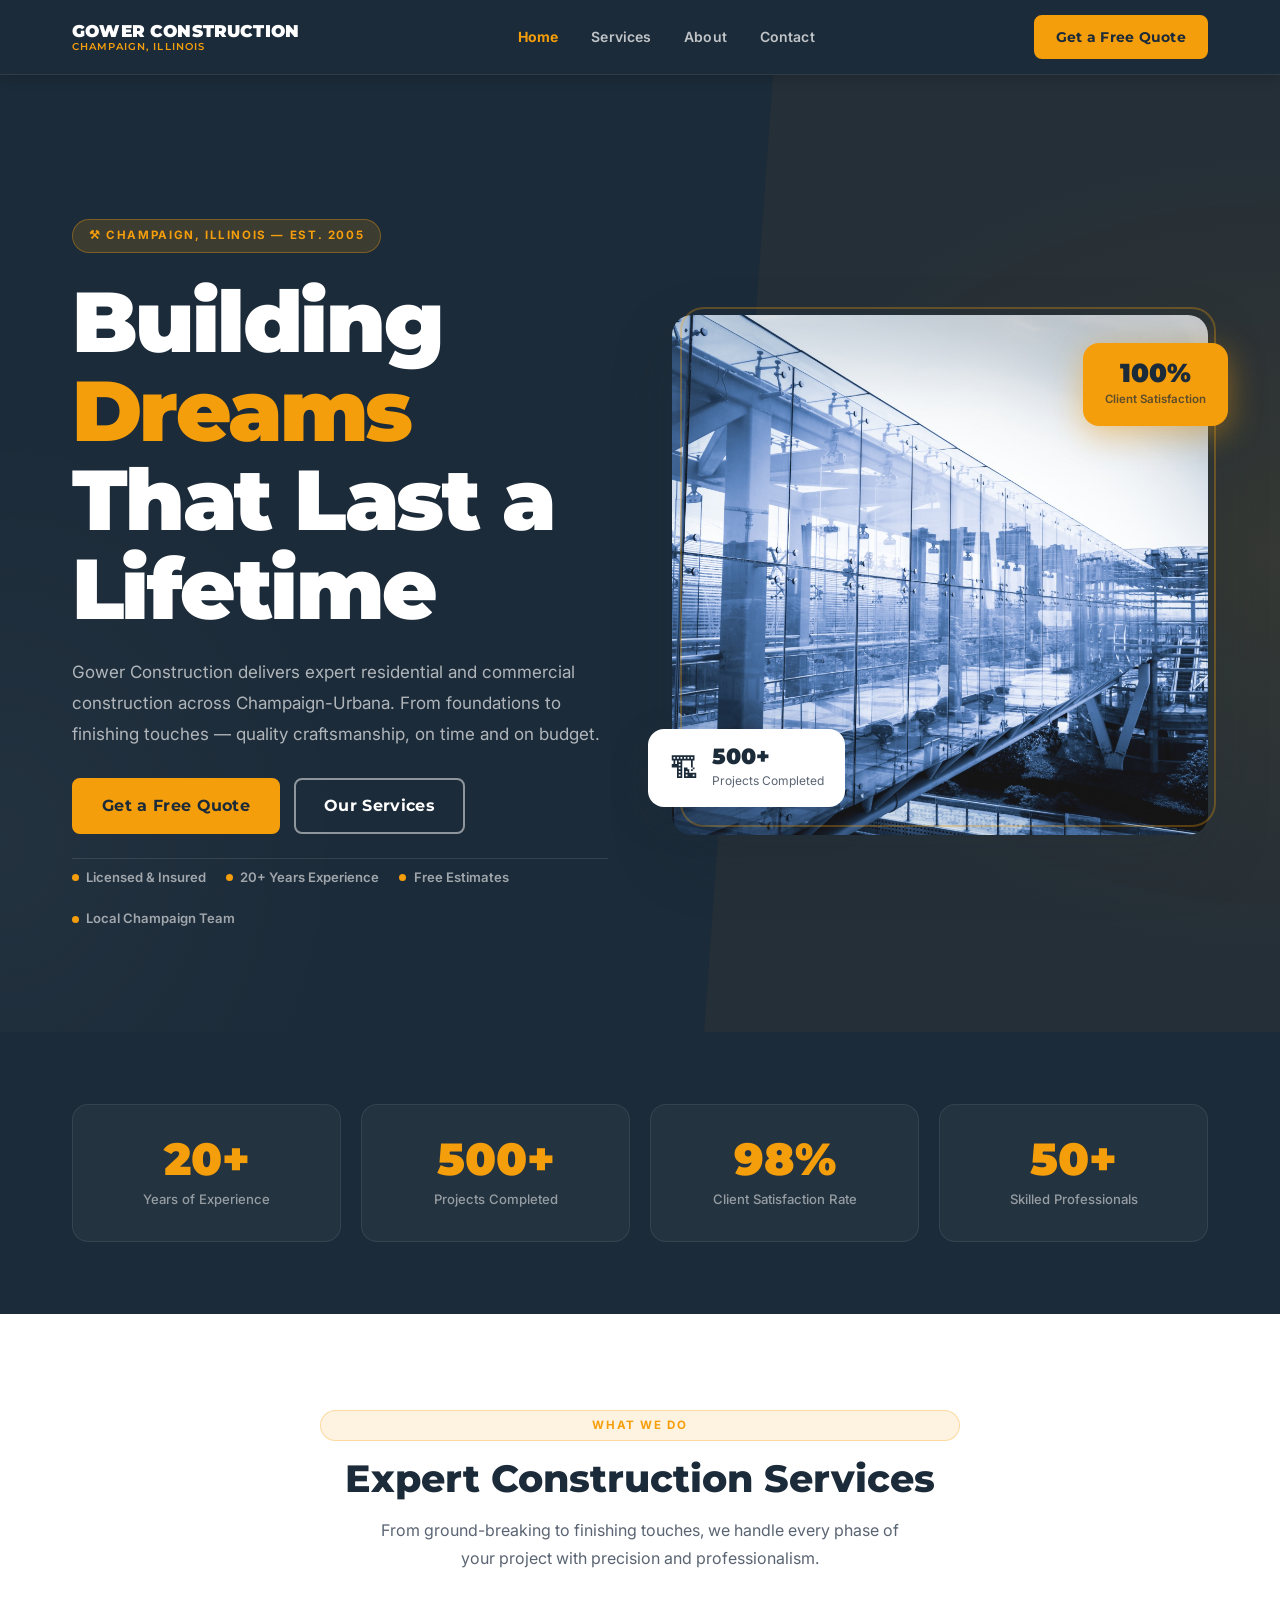
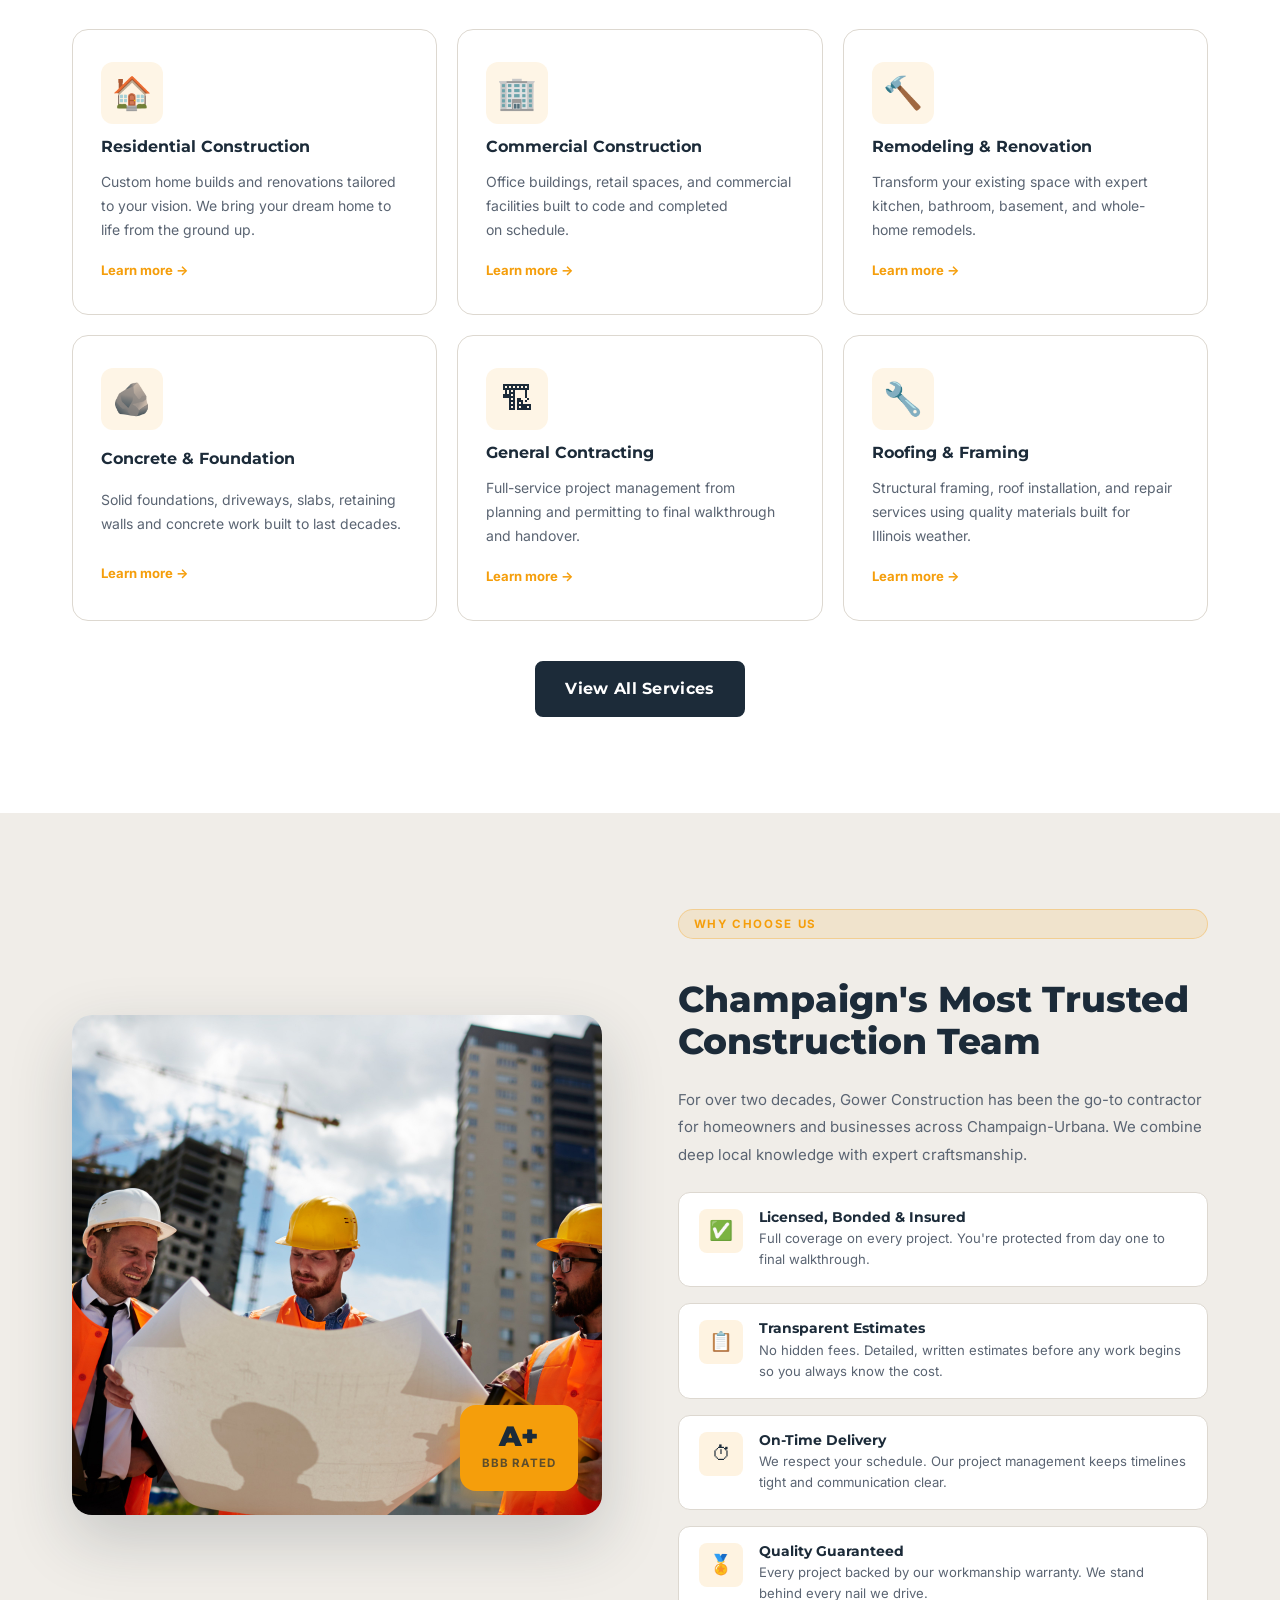
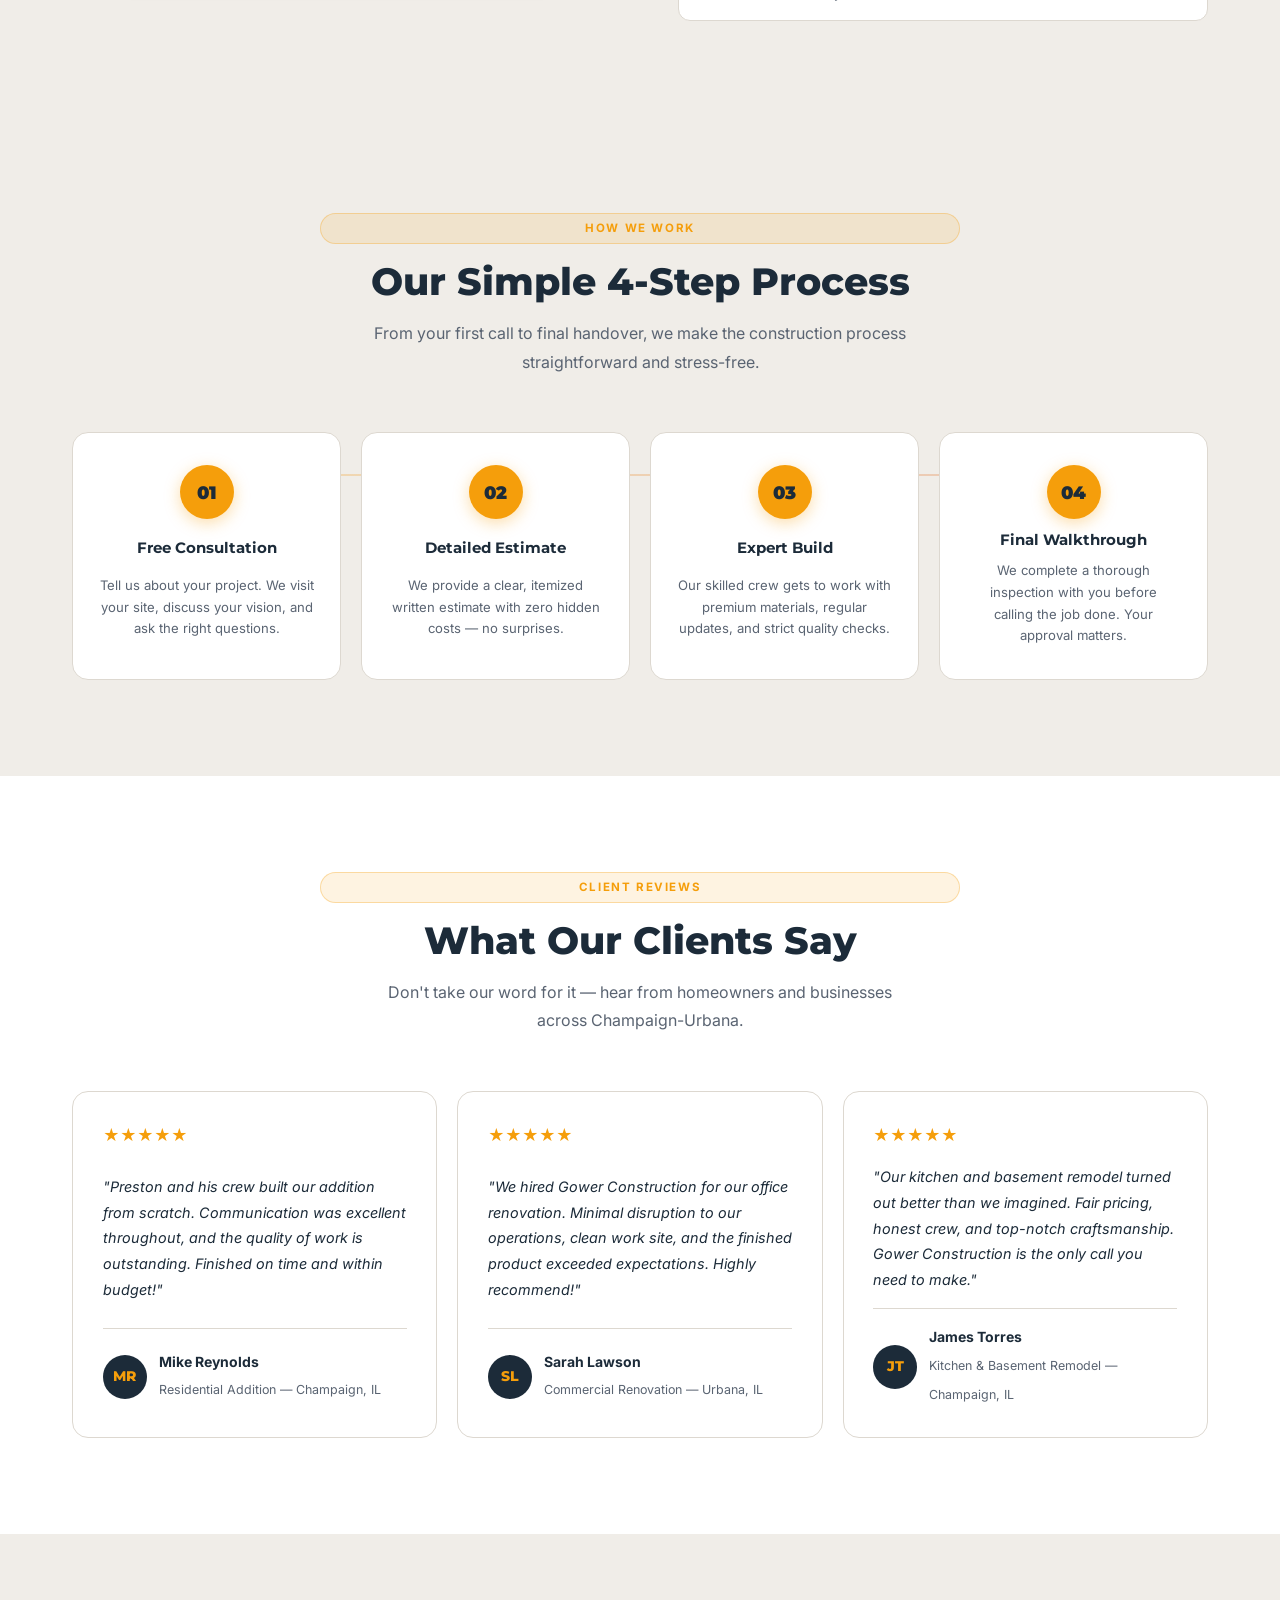
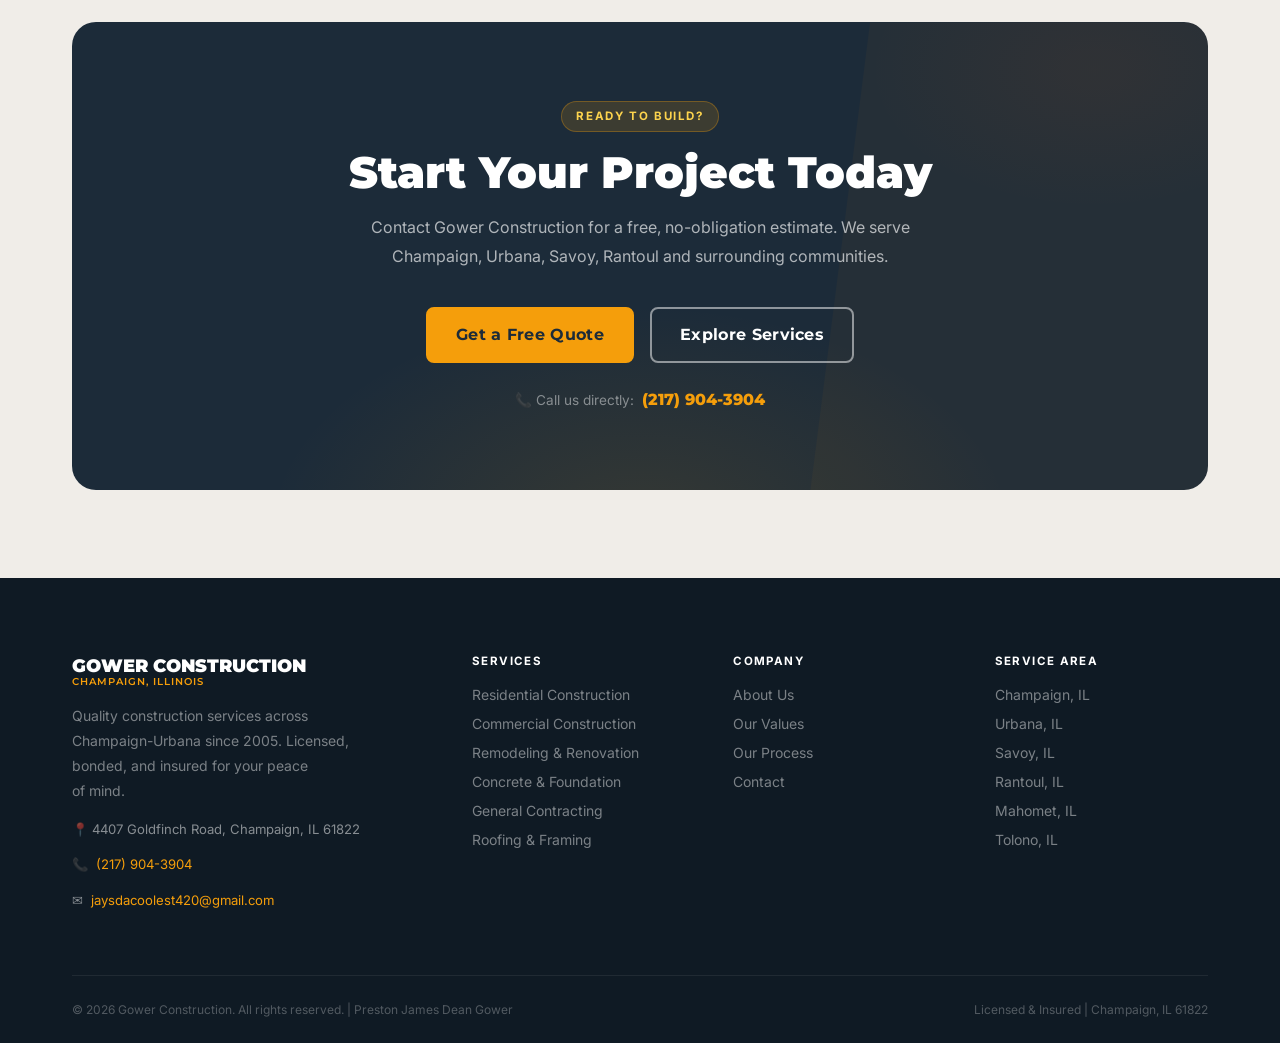
==== commit e71516cb: "Added the Boss imz" ====
--- a/index.html
+++ b/index.html
@@ -101,7 +101,7 @@
 
           <div class="hero-img-wrap" aria-hidden="true">
             <img
-              src="images/hero-bg.jpg"
+              src="./images/hero.jpg"
               alt="Gower Construction team on a job site in Champaign IL"
               class="hero-img-main"
               width="600"
@@ -254,7 +254,7 @@
           <div class="why-grid">
             <div class="why-img-wrap">
               <img
-                src="images/about.jpg"
+                src="./images/hero-3.jpg"
                 alt="Gower Construction crew working on a residential project"
                 class="why-img"
                 width="580"
